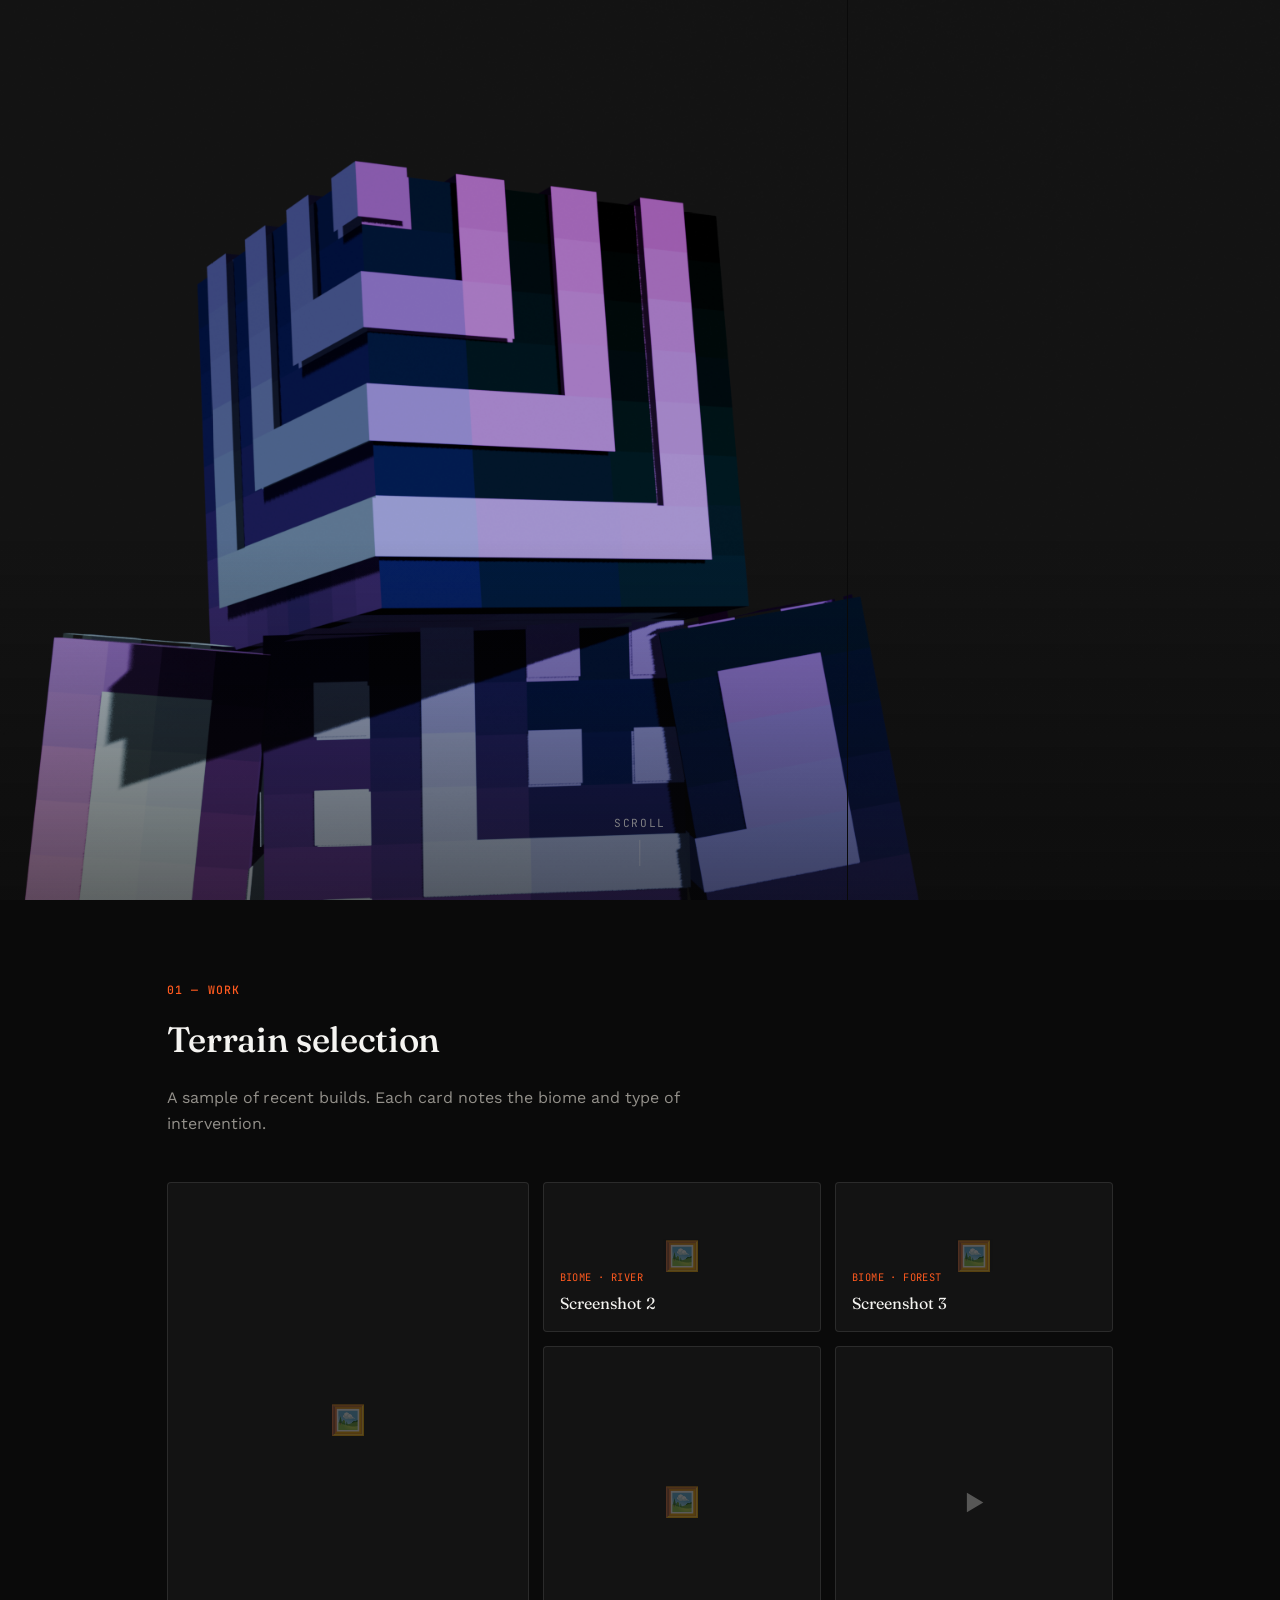
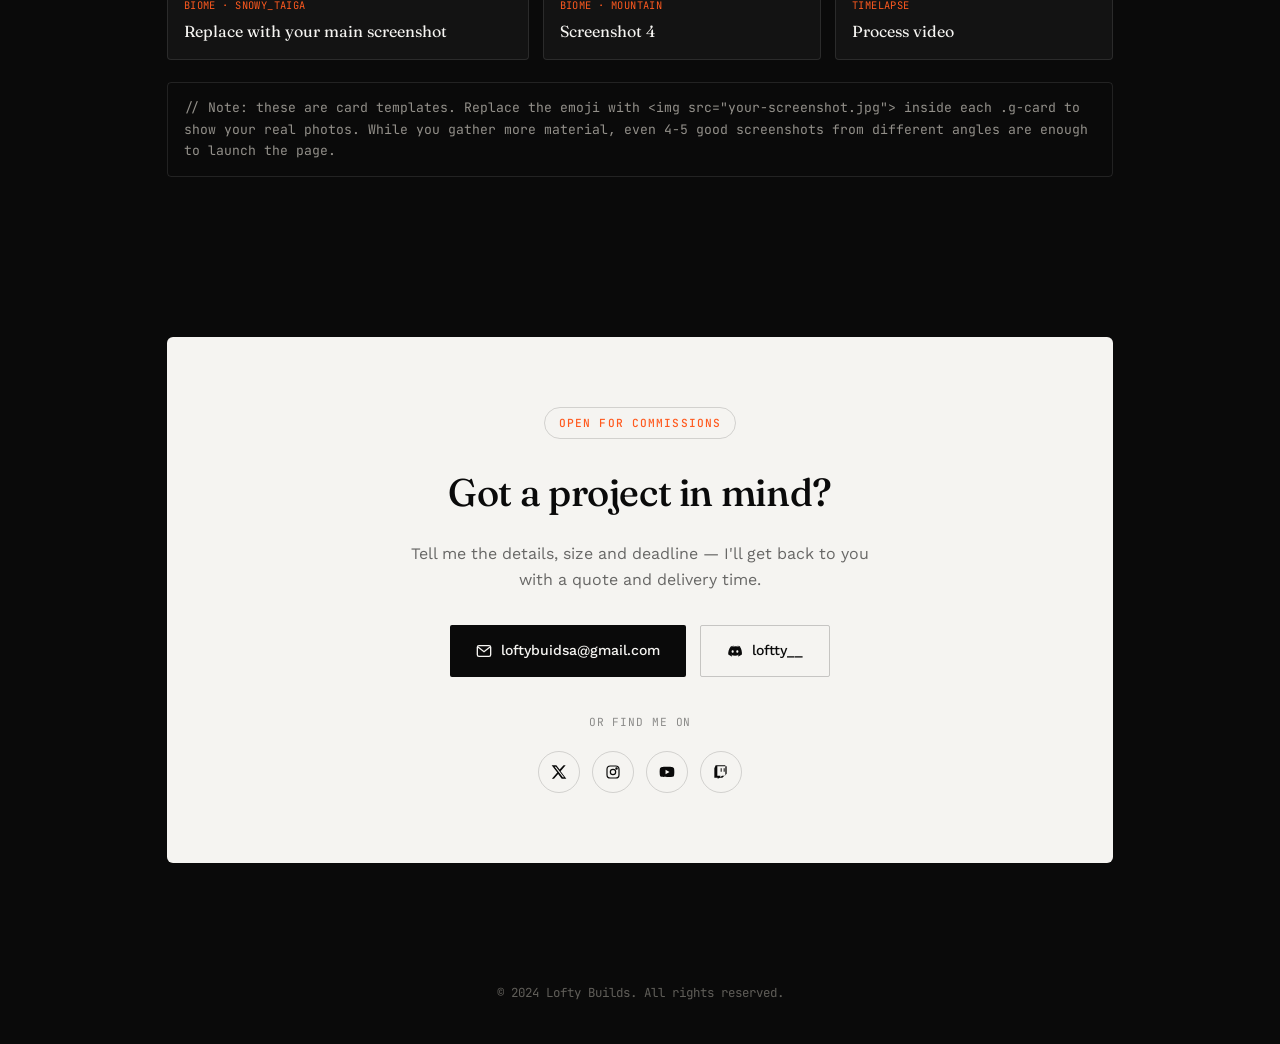
==== index.html @ 932dae82 "Add files via upload" ====
<!DOCTYPE html>
<html lang="en">
<head>
<meta charset="UTF-8">
<meta name="viewport" content="width=device-width, initial-scale=1.0">
<title>Landscaping Builder Portfolio</title>
<link rel="preconnect" href="https://fonts.googleapis.com">
<link rel="preconnect" href="https://fonts.gstatic.com" crossorigin>
<link href="https://fonts.googleapis.com/css2?family=Fraunces:opsz,wght@9..144,400;9..144,500;9..144,600;9..144,700&family=Work+Sans:wght@400;500;600&family=JetBrains+Mono:wght@400;500&display=swap" rel="stylesheet">
<style>
  :root{
    --black: #0a0a0a;
    --panel: #131313;
    --line: rgba(255,255,255,0.1);
    --white: #f5f4f1;
    --gray: #93908a;
    --gray-dim: #605e59;
    --orange: #ff5a1f;
  }
  *{margin:0;padding:0;box-sizing:border-box;}
  html{scroll-behavior:smooth;}
  body{
    background:var(--black);
    color:var(--white);
    font-family:'Work Sans',sans-serif;
    line-height:1.65;
  }
  h1,h2,h3{font-family:'Fraunces',serif;font-weight:500;letter-spacing:-0.01em;}
  .mono{font-family:'JetBrains Mono',monospace;}
  a{color:inherit;}

  .reveal{opacity:0;transform:translateY(16px);transition:opacity 0.6s ease, transform 0.6s ease;}
  .reveal.in{opacity:1;transform:translateY(0);}

  .intro-overlay{
    position:fixed;inset:0;z-index:100;background:var(--black);overflow:hidden;
    will-change:opacity;
  }
  .intro-overlay img{
    width:100%;height:100%;object-fit:cover;object-position:center 22%;
    display:block;will-change:transform;
  }
  .intro-overlay::after{
    content:"";position:absolute;inset:0;
    background:linear-gradient(to top, rgba(10,10,10,0.55), transparent 40%);
  }
  .intro-hint{
    position:absolute;bottom:34px;left:50%;transform:translateX(-50%);
    font-size:0.7rem;letter-spacing:0.14em;text-transform:uppercase;color:var(--white);
    display:flex;flex-direction:column;align-items:center;gap:8px;opacity:0.85;
  }
  .intro-hint .arrow{width:1px;height:26px;background:rgba(245,244,241,0.5);position:relative;overflow:hidden;}
  .intro-hint .arrow::before{
    content:"";position:absolute;top:-100%;left:0;width:100%;height:100%;background:var(--white);
    animation:hint-drip 1.6s ease-in-out infinite;
  }
  @keyframes hint-drip{0%{top:-100%;}60%{top:100%;}100%{top:100%;}}

  header{
    position:fixed;top:0;left:0;right:0;z-index:50;
    display:flex;justify-content:flex-end;align-items:center;
    padding:26px 6vw;
  }
  nav a{
    margin-left:34px;font-size:0.85rem;font-weight:500;text-decoration:none;color:var(--gray);
    transition:color 0.2s;
  }
  nav a:hover{color:var(--white);}

  section{position:relative;z-index:1;padding:80px 6vw;max-width:1100px;margin:0 auto;}

  /* HERO */
  .hero{
    min-height:100vh;padding-top:120px;
    display:flex;flex-direction:column;justify-content:center;
  }
  .eyebrow{
    font-family:'JetBrains Mono',monospace;font-size:0.75rem;color:var(--orange);
    letter-spacing:0.1em;text-transform:uppercase;margin-bottom:22px;font-weight:500;
  }
  .hero h1{
    font-size:clamp(2.4rem, 4.6vw, 3.8rem);
    line-height:1.1;max-width:14ch;color:var(--white);font-weight:500;
  }
  .hero h1 em{font-style:italic;color:var(--orange);font-weight:500;}
  .hero p{max-width:42ch;margin-top:24px;font-size:1.02rem;color:var(--gray);}
  .hero-cta{display:flex;gap:14px;margin-top:36px;flex-wrap:wrap;}
  .btn{
    display:inline-block;padding:13px 26px;border-radius:2px;
    font-size:0.88rem;font-weight:500;text-decoration:none;
    transition:background 0.2s, color 0.2s, border-color 0.2s;
  }
  .btn-primary{background:var(--white);color:var(--black);}
  .btn-primary:hover{background:var(--orange);color:var(--white);}
  .btn-ghost{border:1px solid var(--line);color:var(--white);}
  .btn-ghost:hover{border-color:var(--orange);color:var(--orange);}
  .btn-primary.on-light{background:var(--black);color:var(--white);}
  .btn-primary.on-light:hover{background:var(--orange);}
  .btn-ghost.on-light{border-color:rgba(10,10,10,0.2);color:var(--black);}
  .btn-ghost.on-light:hover{border-color:var(--orange);color:var(--orange);}

  /* SECTION LABEL */
  .label{
    font-family:'JetBrains Mono',monospace;font-size:0.72rem;color:var(--orange);
    letter-spacing:0.1em;text-transform:uppercase;margin-bottom:12px;font-weight:500;
  }
  .section-title{font-size:clamp(1.6rem,3vw,2.2rem);margin-bottom:16px;}
  .section-intro{max-width:56ch;color:var(--gray);margin-bottom:44px;}

  /* GALLERY */
  .gallery-grid{
    display:grid;
    grid-template-columns:1.3fr 1fr 1fr;
    grid-template-rows:150px 150px 150px;
    gap:14px;
  }
  .g-card{
    position:relative;border-radius:4px;overflow:hidden;
    border:1px solid var(--line);background:var(--panel);
    display:flex;flex-direction:column;justify-content:flex-end;
    transition:border-color 0.2s;
  }
  .g-card:hover{border-color:var(--orange);}
  .g-card .placeholder-icon{
    position:absolute;top:50%;left:50%;transform:translate(-50%,-50%);
    font-size:1.8rem;opacity:0.3;
  }
  .g-card .tag-row{position:relative;padding:14px 16px;}
  .g-card .biome-tag{
    font-family:'JetBrains Mono',monospace;font-size:0.65rem;color:var(--orange);
    letter-spacing:0.04em;
  }
  .g-card .g-title{font-family:'Fraunces',serif;font-size:1rem;margin-top:4px;color:var(--white);}

  .g-featured{grid-column:1;grid-row:1 / span 3;}
  .g-top-a{grid-column:2;grid-row:1;}
  .g-top-b{grid-column:3;grid-row:1;}
  .g-tall-a{grid-column:2;grid-row:2 / span 2;}
  .g-tall-b{grid-column:3;grid-row:2 / span 2;}

  .gallery-note{
    margin-top:22px;font-size:0.82rem;color:var(--gray);
    font-family:'JetBrains Mono',monospace;padding:14px 16px;
    border:1px solid var(--line);border-radius:4px;
  }

  /* CONTACT */
  .contact-wrap{
    background:var(--white);color:var(--black);
    border-radius:6px;padding:70px 6vw;text-align:center;
  }
  .contact-marker{
    display:inline-block;font-size:0.7rem;color:var(--orange);
    letter-spacing:0.1em;text-transform:uppercase;font-weight:500;
    padding:6px 14px;border:1px solid rgba(10,10,10,0.15);border-radius:20px;
    margin-bottom:22px;
  }
  .contact-wrap h2{font-size:clamp(1.7rem,3.6vw,2.4rem);margin-bottom:16px;color:var(--black);}
  .contact-wrap p{color:rgba(10,10,10,0.6);max-width:48ch;margin:0 auto 32px;}
  .contact-links{display:flex;gap:14px;justify-content:center;flex-wrap:wrap;margin-bottom:36px;}
  .btn-icon{display:inline-flex;align-items:center;gap:9px;}
  .btn-icon svg{flex-shrink:0;}

  .social-divider{
    font-size:0.7rem;color:rgba(10,10,10,0.45);font-family:'JetBrains Mono',monospace;
    letter-spacing:0.08em;text-transform:uppercase;margin-bottom:20px;
  }
  .social-row{display:flex;gap:12px;justify-content:center;flex-wrap:wrap;}
  .social-icon{
    width:42px;height:42px;border-radius:50%;
    display:flex;align-items:center;justify-content:center;
    border:1px solid rgba(10,10,10,0.15);color:var(--black);
    transition:border-color 0.2s, color 0.2s;
  }
  .social-icon:hover{border-color:var(--orange);color:var(--orange);}

  footer{
    text-align:center;padding:40px 6vw;color:var(--gray-dim);font-size:0.78rem;
    font-family:'JetBrains Mono',monospace;
  }

  @media (max-width:820px){
    .hero{grid-template-columns:1fr;text-align:left;}
    .hero-photo{width:120px;height:120px;}
    .gallery-grid{grid-template-columns:1fr 1fr;grid-template-rows:auto;}
    .g-featured{grid-column:1 / span 2;grid-row:auto;aspect-ratio:16/9;}
    .g-top-a,.g-top-b,.g-tall-a,.g-tall-b{grid-column:span 1;grid-row:auto;aspect-ratio:1;}
    nav{display:none;}
  }
  @media (prefers-reduced-motion: reduce){
    html{scroll-behavior:auto;}
    *{transition:none !important;}
    .reveal{opacity:1;transform:none;}
  }
</style>
</head>
<body>

<div class="intro-overlay" id="introOverlay">
  <img src="profile.png" alt="Builder profile render">
  <div class="intro-hint mono">
    <span>Scroll</span>
    <div class="arrow"></div>
  </div>
</div>

<header>
  <nav>
    <a href="#work">Work</a>
    <a href="#contact">Contact</a>
  </nav>
</header>

<section class="hero">
  <div>
    <div class="eyebrow reveal">Builder · Landscaping & Terrain</div>
    <h1 class="reveal">I turn flat terrain into <em>biomes</em> that feel alive.</h1>
    <p class="reveal">I design and build natural landscapes for Minecraft servers: terraforming, biomes, rivers, organic spawns and world atmosphere. No templates — every terrain reads like it's always been there.</p>
    <div class="hero-cta reveal">
      <a href="#work" class="btn btn-primary">See work</a>
      <a href="#contact" class="btn btn-ghost">Get a quote</a>
    </div>
  </div>
</section>

<section id="work">
  <div class="label reveal">01 — Work</div>
  <h2 class="section-title reveal">Terrain selection</h2>
  <p class="section-intro reveal">A sample of recent builds. Each card notes the biome and type of intervention.</p>

  <div class="gallery-grid">
    <div class="g-card g-featured reveal">
      <div class="placeholder-icon">🖼️</div>
      <div class="tag-row">
        <div class="biome-tag">BIOME · SNOWY_TAIGA</div>
        <div class="g-title">Replace with your main screenshot</div>
      </div>
    </div>
    <div class="g-card g-top-a reveal">
      <div class="placeholder-icon">🖼️</div>
      <div class="tag-row">
        <div class="biome-tag">BIOME · RIVER</div>
        <div class="g-title">Screenshot 2</div>
      </div>
    </div>
    <div class="g-card g-top-b reveal">
      <div class="placeholder-icon">🖼️</div>
      <div class="tag-row">
        <div class="biome-tag">BIOME · FOREST</div>
        <div class="g-title">Screenshot 3</div>
      </div>
    </div>
    <div class="g-card g-tall-a reveal">
      <div class="placeholder-icon">🖼️</div>
      <div class="tag-row">
        <div class="biome-tag">BIOME · MOUNTAIN</div>
        <div class="g-title">Screenshot 4</div>
      </div>
    </div>
    <div class="g-card g-tall-b reveal">
      <div class="placeholder-icon">▶️</div>
      <div class="tag-row">
        <div class="biome-tag">TIMELAPSE</div>
        <div class="g-title">Process video</div>
      </div>
    </div>
  </div>

  <div class="gallery-note reveal">
    // Note: these are card templates. Replace the emoji with &lt;img src="your-screenshot.jpg"&gt; inside each .g-card to show your real photos. While you gather more material, even 4-5 good screenshots from different angles are enough to launch the page.
  </div>
</section>

<section id="contact">
  <div class="contact-wrap reveal">
    <div class="contact-marker mono">Open for commissions</div>
    <h2>Got a project in mind?</h2>
    <p>Tell me the details, size and deadline — I'll get back to you with a quote and delivery time.</p>
    <div class="contact-links">
      <a href="mailto:loftybuidsa@gmail.com" class="btn btn-primary on-light btn-icon">
        <svg width="16" height="16" viewBox="0 0 24 24" fill="none" stroke="currentColor" stroke-width="2"><path d="M2 6.5A2.5 2.5 0 0 1 4.5 4h15A2.5 2.5 0 0 1 22 6.5v11a2.5 2.5 0 0 1-2.5 2.5h-15A2.5 2.5 0 0 1 2 17.5v-11Z"/><path d="m3 6 9 7 9-7"/></svg>
        loftybuidsa@gmail.com
      </a>
      <a href="https://discord.com/users/loftty__" class="btn btn-ghost on-light btn-icon">
        <svg width="16" height="16" viewBox="0 0 24 24" fill="currentColor"><path d="M20.3 5.1A17.6 17.6 0 0 0 15.9 4l-.2.4a12.9 12.9 0 0 1 3.8 1.9 15.6 15.6 0 0 0-13 0A12.7 12.7 0 0 1 10.3 4.4L10.1 4a17.6 17.6 0 0 0-4.4 1.1C2.4 9.3 1.6 13.4 1.9 17.4a17.6 17.6 0 0 0 5.4 2.8l.7-1.2a11.5 11.5 0 0 1-1.8-.9c.15-.1.3-.2.44-.32a12.4 12.4 0 0 0 11 0c.15.1.3.22.44.32-.57.35-1.17.65-1.8.9l.7 1.2a17.5 17.5 0 0 0 5.4-2.8c.4-4.7-.8-8.8-3.14-12.3ZM8.5 14.6c-.9 0-1.6-.85-1.6-1.9s.7-1.9 1.6-1.9 1.6.86 1.6 1.9-.7 1.9-1.6 1.9Zm7 0c-.9 0-1.6-.85-1.6-1.9s.7-1.9 1.6-1.9 1.6.86 1.6 1.9-.7 1.9-1.6 1.9Z"/></svg>
        loftty__
      </a>
    </div>

    <div class="social-divider">or find me on</div>
    <div class="social-row">
      <a href="https://twitter.com/yourhandle" class="social-icon" title="X / Twitter" aria-label="X / Twitter">
        <svg width="16" height="16" viewBox="0 0 24 24" fill="currentColor"><path d="M18.9 2H22l-7.6 8.7L23 22h-6.9l-5.4-7-6.2 7H1.3l8.1-9.3L1 2h7l4.9 6.4L18.9 2Zm-1.2 18h1.9L7.4 4h-2l12.3 16Z"/></svg>
      </a>
      <a href="https://instagram.com/yourhandle" class="social-icon" title="Instagram" aria-label="Instagram">
        <svg width="16" height="16" viewBox="0 0 24 24" fill="none" stroke="currentColor" stroke-width="1.8"><rect x="3" y="3" width="18" height="18" rx="5"/><circle cx="12" cy="12" r="4"/><circle cx="17.3" cy="6.7" r="1"/></svg>
      </a>
      <a href="https://youtube.com/@yourhandle" class="social-icon" title="YouTube" aria-label="YouTube">
        <svg width="16" height="16" viewBox="0 0 24 24" fill="currentColor"><path d="M23 12s0-3.5-.45-5.2a3 3 0 0 0-2.1-2.1C18.7 4.2 12 4.2 12 4.2s-6.7 0-8.45.5a3 3 0 0 0-2.1 2.1C1 8.5 1 12 1 12s0 3.5.45 5.2a3 3 0 0 0 2.1 2.1c1.75.5 8.45.5 8.45.5s6.7 0 8.45-.5a3 3 0 0 0 2.1-2.1C23 15.5 23 12 23 12ZM9.8 15.3V8.7l6 3.3-6 3.3Z"/></svg>
      </a>
      <a href="https://twitch.tv/yourhandle" class="social-icon" title="Twitch" aria-label="Twitch">
        <svg width="16" height="16" viewBox="0 0 24 24" fill="currentColor"><path d="M4 2 2 6.5v14h5V22l3.5-1.5H14l4.5-4.5V2H4Zm16.5 12.5-3 3h-4l-2.5 2.5v-2.5H6.5v-14h14v11Zm-3-8h-1.5v5H17.5v-5Zm-4.5 0h-1.5v5H13v-5Z"/></svg>
      </a>
    </div>
  </div>
</section>

<footer>
  &copy; 2024 Lofty Builds. All rights reserved.
</footer>

<script>
  const revealEls = document.querySelectorAll('.reveal');
  const io = new IntersectionObserver((entries) => {
    entries.forEach(e => { if(e.isIntersecting){ e.target.classList.add('in'); io.unobserve(e.target); } });
  }, {threshold:0.15});
  revealEls.forEach(el => io.observe(el));

  // fullscreen photo intro: fades and zooms out as the user scrolls
  const introOverlay = document.getElementById('introOverlay');
  const introImg = introOverlay.querySelector('img');
  const fadeDistance = () => window.innerHeight * 0.9;

  function updateIntro(){
    const progress = Math.min(Math.max(window.scrollY / fadeDistance(), 0), 1);
    introOverlay.style.opacity = 1 - progress;
    introImg.style.transform = `scale(${1 + progress * 0.18})`;
    introOverlay.style.pointerEvents = progress >= 1 ? 'none' : 'auto';
  }
  updateIntro();
  window.addEventListener('scroll', updateIntro, {passive:true});
  window.addEventListener('resize', updateIntro);
</script>

</body>
</html>
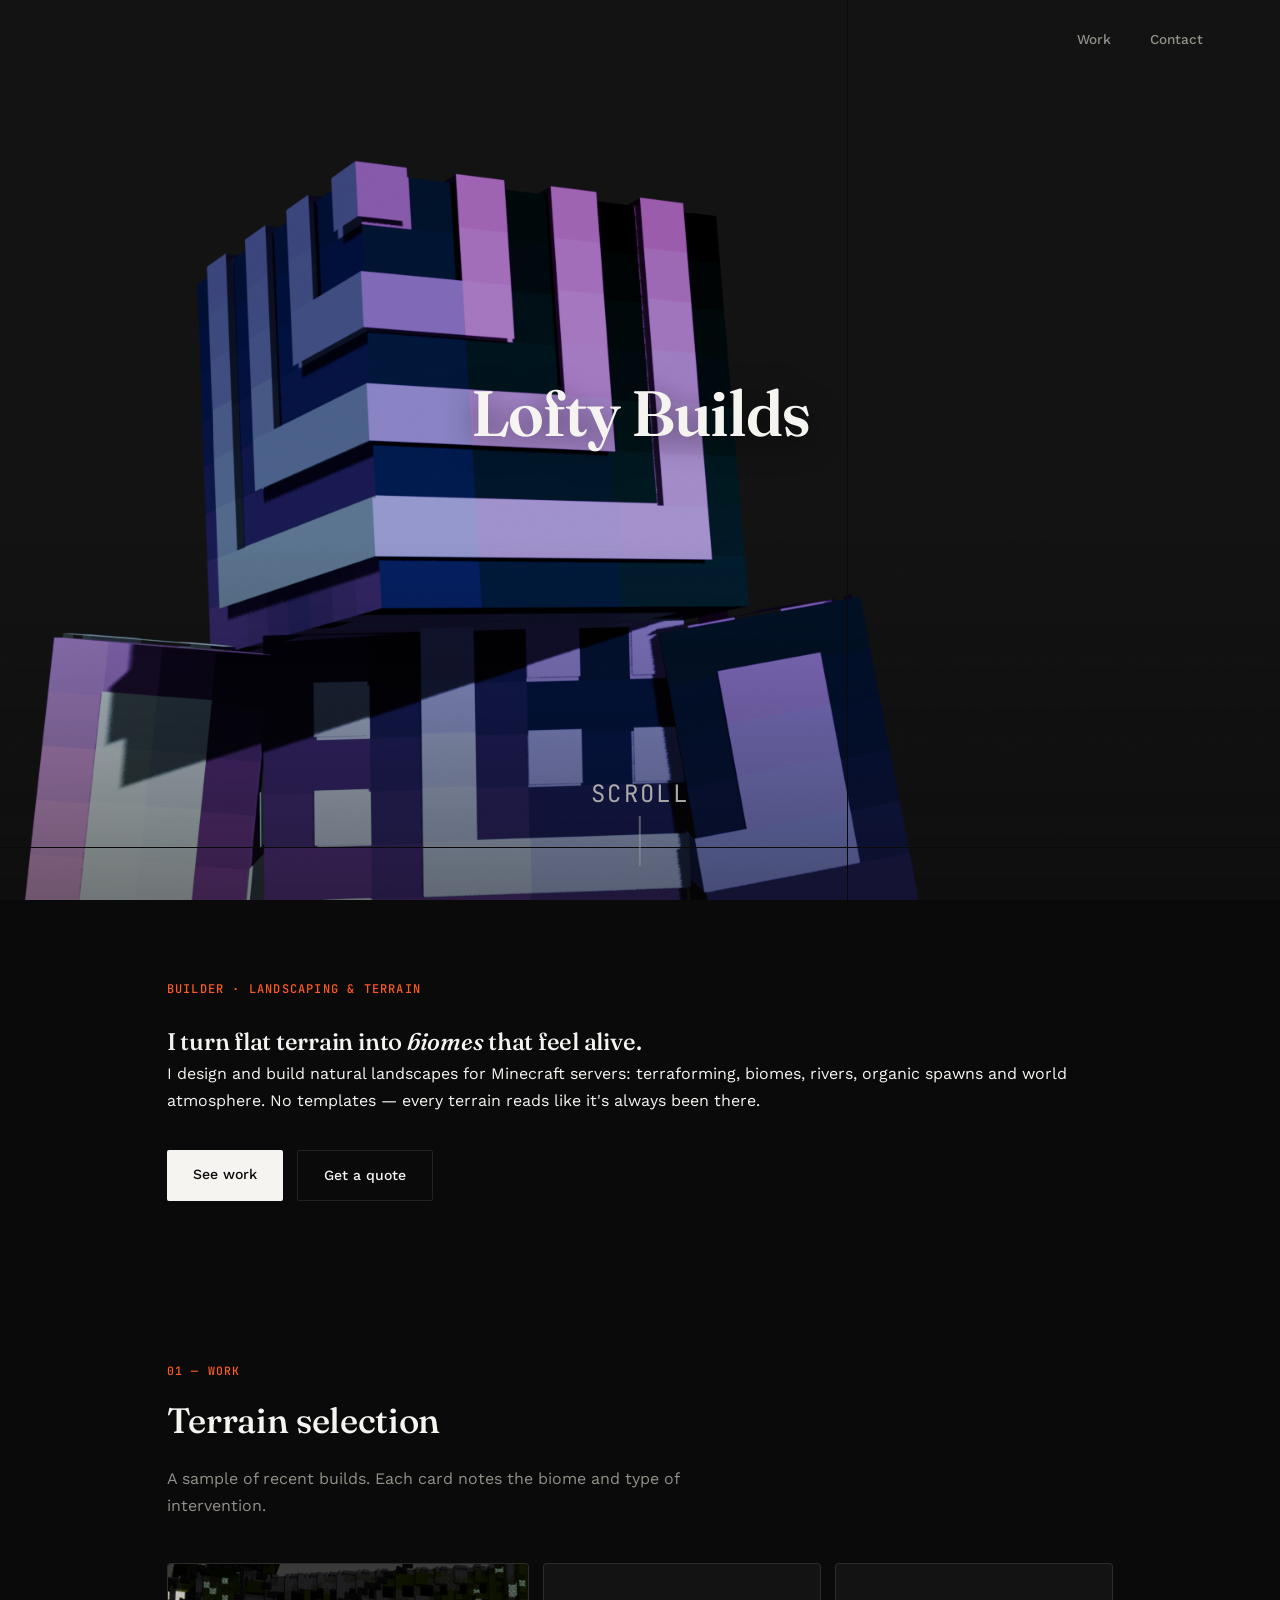
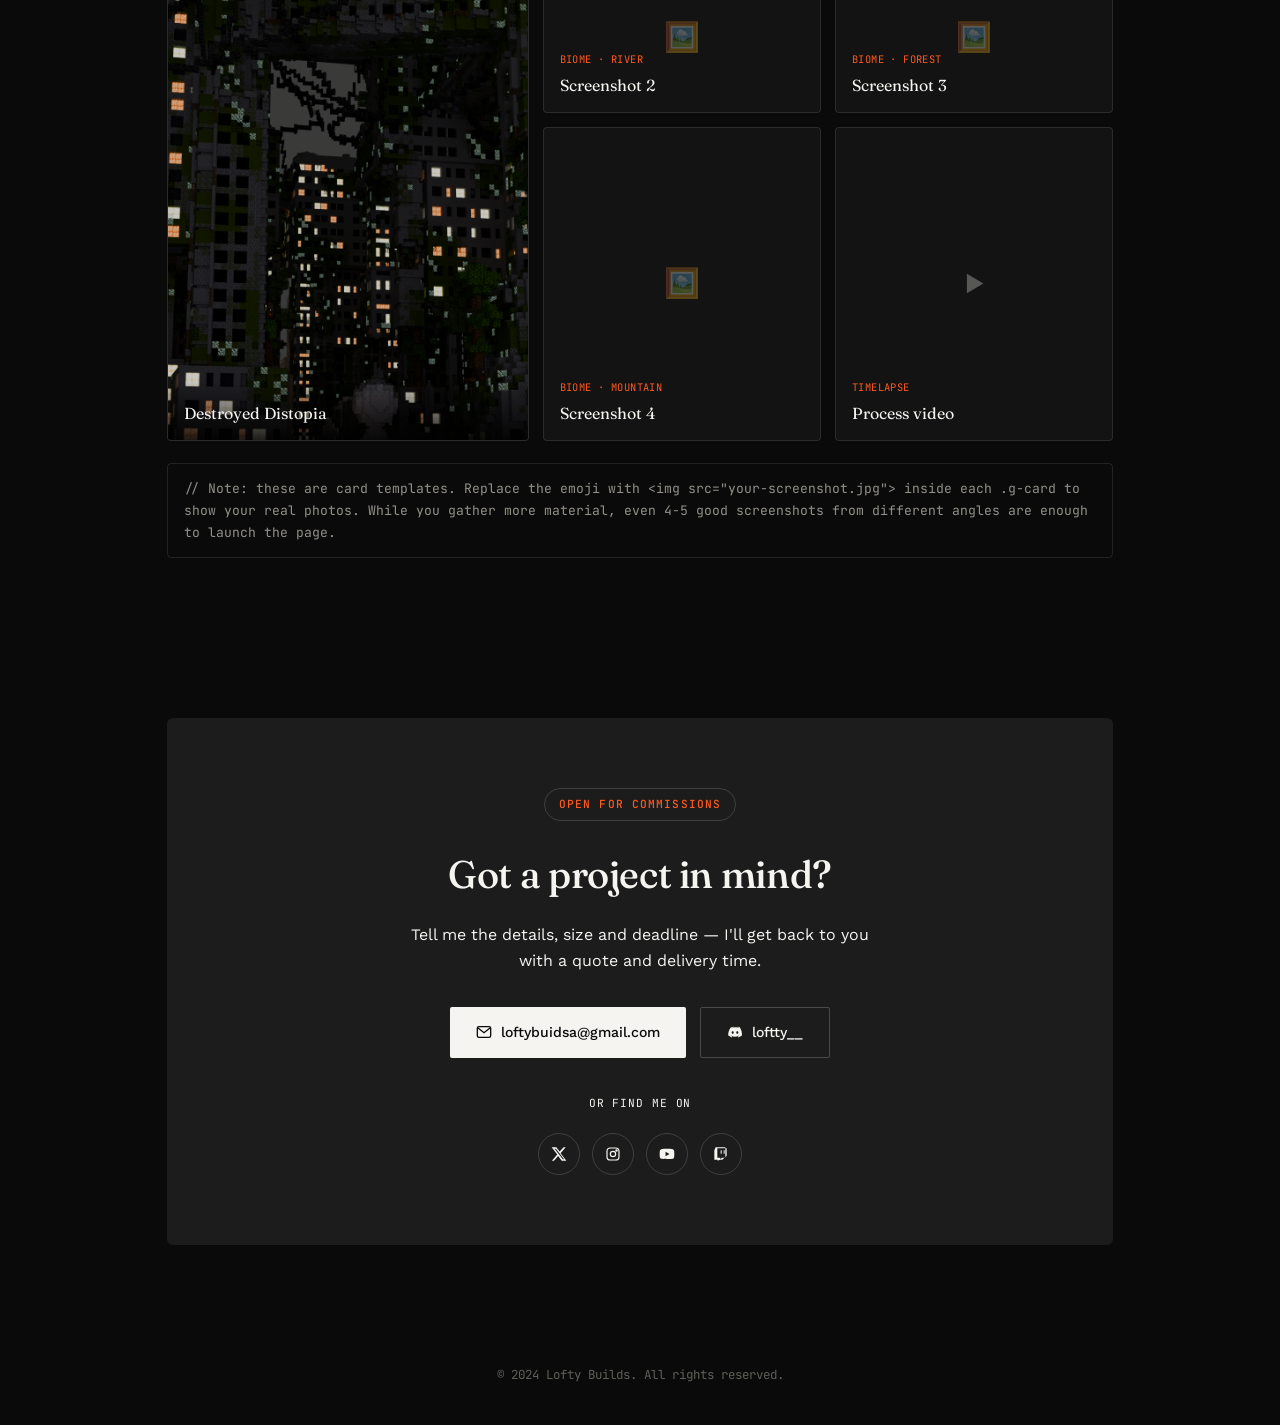
==== commit 5631c255: "Add files via upload" ====
--- a/index.html
+++ b/index.html
@@ -1,8 +1,8 @@
 <!DOCTYPE html>
 <html lang="en">
 <head>
-<meta charset="UTF-8">
-<meta name="viewport" content="width=device-width, initial-scale=1.0">
+<meta charset="utf-8" />
+<meta name="viewport" content="width=device-width, initial-scale=1" />
 <title>Landscaping Builder Portfolio</title>
 <link rel="preconnect" href="https://fonts.googleapis.com">
 <link rel="preconnect" href="https://fonts.gstatic.com" crossorigin>
@@ -17,24 +17,39 @@
     --gray-dim: #605e59;
     --orange: #ff5a1f;
   }
+
+  /* VARIABLES PARA MODO OSCURO TRAS LA ANIMACIÓN */
+  html.light-mode {
+    --bg-root: #121212; /* Fondo gris oscuro profundo */
+    --text-root: #f5f4f1; /* Texto principal claro */
+    --panel-root: #1c1c1c; /* Tarjetas gris carbón */
+    --line-root: rgba(255,255,255,0.12); /* Líneas sutiles claras */
+    --muted-root: #b0aea9; /* Gris claro de alta legibilidad para párrafos */
+  }
+
   *{margin:0;padding:0;box-sizing:border-box;}
   html{scroll-behavior:smooth;}
   body{
-    background:var(--black);
-    color:var(--white);
+    background:var(--bg-root, var(--black));
+    color:var(--text-root, var(--white));
     font-family:'Work Sans',sans-serif;
     line-height:1.65;
+    transition: background 0.3s ease, color 0.3s ease;
   }
   h1,h2,h3{font-family:'Fraunces',serif;font-weight:500;letter-spacing:-0.01em;}
   .mono{font-family:'JetBrains Mono',monospace;}
   a{color:inherit;}
 
-  .reveal{opacity:0;transform:translateY(16px);transition:opacity 0.6s ease, transform 0.6s ease;}
+  .reveal{opacity:0;transform:translateY(16px);transition:opacity 0.4s ease, transform 0.4s ease;}
   .reveal.in{opacity:1;transform:translateY(0);}
 
+  /* intro overlay */
   .intro-overlay{
-    position:fixed;inset:0;z-index:100;background:var(--black);overflow:hidden;
-    will-change:opacity;
+    position:fixed;inset:0;
+    z-index:0;
+    background:var(--black);overflow:hidden;
+    will-change:opacity, transform;
+    pointer-events:auto;
   }
   .intro-overlay img{
     width:100%;height:100%;object-fit:cover;object-position:center 22%;
@@ -42,19 +57,45 @@
   }
   .intro-overlay::after{
     content:"";position:absolute;inset:0;
-    background:linear-gradient(to top, rgba(10,10,10,0.55), transparent 40%);
+    background:linear-gradient(to top, rgba(10,10,10,0.45), transparent 40%);
   }
   .intro-hint{
     position:absolute;bottom:34px;left:50%;transform:translateX(-50%);
-    font-size:0.7rem;letter-spacing:0.14em;text-transform:uppercase;color:var(--white);
-    display:flex;flex-direction:column;align-items:center;gap:8px;opacity:0.85;
-  }
-  .intro-hint .arrow{width:1px;height:26px;background:rgba(245,244,241,0.5);position:relative;overflow:hidden;}
+    font-size:1.5rem;letter-spacing:0.1em;text-transform:uppercase;color:var(--white);
+    display:flex;flex-direction:column;align-items:center;gap:2px;opacity:0.7;
+  }
+  .intro-hint .arrow{width:2px;height:50px;background:rgba(245,244,241,0.5);position:relative;overflow:hidden;}
   .intro-hint .arrow::before{
     content:"";position:absolute;top:-100%;left:0;width:100%;height:100%;background:var(--white);
-    animation:hint-drip 1.6s ease-in-out infinite;
+    animation:hint-drip 1s ease-in-out infinite;
   }
   @keyframes hint-drip{0%{top:-100%;}60%{top:100%;}100%{top:100%;}}
+
+  /* pane gris oscuro de transición */
+  .white-pane{
+    position:fixed;inset:0;z-index:1;background:#121212;opacity:0;pointer-events:none;
+    transition:opacity 0.25s ease;
+  }
+
+  /* Intro title */
+  .intro-title{
+    position:fixed;
+    top:40vh;
+    left:50%;
+    transform:translate(-50%, 0);
+    z-index:3;
+    font-family: 'Fraunces', serif;
+    font-weight:600;
+    font-size:clamp(2rem, 6vw, 4rem);
+    color:var(--white);
+    text-align:center;
+    pointer-events:none;
+    letter-spacing:-0.02em;
+    transition:opacity 0.2s ease, transform 0.2s ease, color 0.2s ease;
+    text-shadow: 0 6px 30px rgba(0,0,0,0.6);
+    will-change:opacity, transform;
+  }
+  html.light-mode .intro-title { color:var(--text-root, var(--white)); text-shadow: none; }
 
   header{
     position:fixed;top:0;left:0;right:0;z-index:50;
@@ -65,9 +106,10 @@
     margin-left:34px;font-size:0.85rem;font-weight:500;text-decoration:none;color:var(--gray);
     transition:color 0.2s;
   }
-  nav a:hover{color:var(--white);}
-
-  section{position:relative;z-index:1;padding:80px 6vw;max-width:1100px;margin:0 auto;}
+  nav a:hover{color:var(--text-root, var(--white));}
+
+  section{position:relative;z-index:2;padding:80px 6vw;max-width:1100px;margin:0 auto;}
+  footer{position:relative;z-index:2;}
 
   /* HERO */
   .hero{
@@ -80,10 +122,19 @@
   }
   .hero h1{
     font-size:clamp(2.4rem, 4.6vw, 3.8rem);
-    line-height:1.1;max-width:14ch;color:var(--white);font-weight:500;
+    line-height:1.1;max-width:14ch;color:var(--text-root, var(--white));font-weight:500;
   }
   .hero h1 em{font-style:italic;color:var(--orange);font-weight:500;}
-  .hero p{max-width:42ch;margin-top:24px;font-size:1.02rem;color:var(--gray);}
+
+  /* Estilo del párrafo principal */
+  .hero p{
+    max-width:42ch;
+    margin-top:24px;
+    font-size:1.02rem;
+    color:var(--muted-root, var(--gray));
+    transition:color 0.3s ease;
+  }
+
   .hero-cta{display:flex;gap:14px;margin-top:36px;flex-wrap:wrap;}
   .btn{
     display:inline-block;padding:13px 26px;border-radius:2px;
@@ -94,18 +145,14 @@
   .btn-primary:hover{background:var(--orange);color:var(--white);}
   .btn-ghost{border:1px solid var(--line);color:var(--white);}
   .btn-ghost:hover{border-color:var(--orange);color:var(--orange);}
-  .btn-primary.on-light{background:var(--black);color:var(--white);}
-  .btn-primary.on-light:hover{background:var(--orange);}
-  .btn-ghost.on-light{border-color:rgba(10,10,10,0.2);color:var(--black);}
-  .btn-ghost.on-light:hover{border-color:var(--orange);color:var(--orange);}
 
   /* SECTION LABEL */
   .label{
     font-family:'JetBrains Mono',monospace;font-size:0.72rem;color:var(--orange);
     letter-spacing:0.1em;text-transform:uppercase;margin-bottom:12px;font-weight:500;
   }
-  .section-title{font-size:clamp(1.6rem,3vw,2.2rem);margin-bottom:16px;}
-  .section-intro{max-width:56ch;color:var(--gray);margin-bottom:44px;}
+  .section-title{font-size:clamp(1.6rem,3vw,2.2rem);margin-bottom:16px;color:var(--text-root, var(--white));}
+  .section-intro{max-width:56ch;color:var(--muted-root, var(--gray));margin-bottom:44px;}
 
   /* GALLERY */
   .gallery-grid{
@@ -118,7 +165,7 @@
     position:relative;border-radius:4px;overflow:hidden;
     border:1px solid var(--line);background:var(--panel);
     display:flex;flex-direction:column;justify-content:flex-end;
-    transition:border-color 0.2s;
+    transition:border-color 0.2s, background 0.2s;
   }
   .g-card:hover{border-color:var(--orange);}
   .g-card .placeholder-icon{
@@ -130,7 +177,7 @@
     font-family:'JetBrains Mono',monospace;font-size:0.65rem;color:var(--orange);
     letter-spacing:0.04em;
   }
-  .g-card .g-title{font-family:'Fraunces',serif;font-size:1rem;margin-top:4px;color:var(--white);}
+  .g-card .g-title{font-family:'Fraunces',serif;font-size:1rem;margin-top:4px;color:var(--text-root, var(--white));}
 
   .g-featured{grid-column:1;grid-row:1 / span 3;}
   .g-top-a{grid-column:2;grid-row:1;}
@@ -139,37 +186,43 @@
   .g-tall-b{grid-column:3;grid-row:2 / span 2;}
 
   .gallery-note{
-    margin-top:22px;font-size:0.82rem;color:var(--gray);
+    margin-top:22px;font-size:0.82rem;color:var(--muted-root, var(--gray));
     font-family:'JetBrains Mono',monospace;padding:14px 16px;
     border:1px solid var(--line);border-radius:4px;
   }
 
-  /* CONTACT */
+  /* CONTACT (Caja contenedora contrastada en gris más claro) */
   .contact-wrap{
-    background:var(--white);color:var(--black);
+    background:#1c1c1c;color:var(--white);
+    border: 1px solid var(--line-root);
     border-radius:6px;padding:70px 6vw;text-align:center;
   }
   .contact-marker{
     display:inline-block;font-size:0.7rem;color:var(--orange);
     letter-spacing:0.1em;text-transform:uppercase;font-weight:500;
-    padding:6px 14px;border:1px solid rgba(10,10,10,0.15);border-radius:20px;
+    padding:6px 14px;border:1px solid rgba(255,255,255,0.15);border-radius:20px;
     margin-bottom:22px;
   }
-  .contact-wrap h2{font-size:clamp(1.7rem,3.6vw,2.4rem);margin-bottom:16px;color:var(--black);}
-  .contact-wrap p{color:rgba(10,10,10,0.6);max-width:48ch;margin:0 auto 32px;}
+  .contact-wrap h2{font-size:clamp(1.7rem,3.6vw,2.4rem);margin-bottom:16px;color:var(--white);}
+  .contact-wrap p{color:var(--muted-root);max-width:48ch;margin:0 auto 32px;}
   .contact-links{display:flex;gap:14px;justify-content:center;flex-wrap:wrap;margin-bottom:36px;}
   .btn-icon{display:inline-flex;align-items:center;gap:9px;}
   .btn-icon svg{flex-shrink:0;}
 
+  .btn-primary.on-dark{background:var(--white);color:var(--black);}
+  .btn-primary.on-dark:hover{background:var(--orange);color:var(--white);}
+  .btn-ghost.on-dark{border-color:rgba(255,255,255,0.2);color:var(--white);}
+  .btn-ghost.on-dark:hover{border-color:var(--orange);color:var(--orange);}
+
   .social-divider{
-    font-size:0.7rem;color:rgba(10,10,10,0.45);font-family:'JetBrains Mono',monospace;
+    font-size:0.7rem;color:var(--muted-root);font-family:'JetBrains Mono',monospace;
     letter-spacing:0.08em;text-transform:uppercase;margin-bottom:20px;
   }
   .social-row{display:flex;gap:12px;justify-content:center;flex-wrap:wrap;}
   .social-icon{
     width:42px;height:42px;border-radius:50%;
     display:flex;align-items:center;justify-content:center;
-    border:1px solid rgba(10,10,10,0.15);color:var(--black);
+    border:1px solid rgba(255,255,255,0.15);color:var(--white);
     transition:border-color 0.2s, color 0.2s;
   }
   .social-icon:hover{border-color:var(--orange);color:var(--orange);}
@@ -179,18 +232,38 @@
     font-family:'JetBrains Mono',monospace;
   }
 
+  /* REGLAS MODO GRIS OSCURO */
+  html.light-mode nav a { color:var(--muted-root); }
+  html.light-mode nav a:hover { color:var(--white); }
+  html.light-mode .hero p { color: #b0aea9; } /* Gris claro elegante para lectura */
+  html.light-mode .section-intro { color: #b0aea9; }
+  html.light-mode .gallery-note { color: var(--muted-root); border-color:var(--line-root); background:transparent; }
+  html.light-mode .g-card { background: var(--panel-root); border-color: var(--line-root); }
+  html.light-mode .g-card .g-title { color: var(--text-root); }
+  html.light-mode .section-title { color: var(--text-root); }
+  html.light-mode .label { color: var(--orange); }
+  html.light-mode footer { color: var(--gray-dim); }
+
+  /* Ajustes de botones en gris oscuro */
+  html.light-mode .hero .btn-primary { background: var(--white); color: var(--black); }
+  html.light-mode .hero .btn-primary:hover { background: var(--orange); color: var(--white); }
+  html.light-mode .hero .btn-ghost { border-color: rgba(255,255,255,0.25); color: var(--white); }
+  html.light-mode .hero .btn-ghost:hover { border-color: var(--orange); color: var(--orange); }
+
   @media (max-width:820px){
     .hero{grid-template-columns:1fr;text-align:left;}
-    .hero-photo{width:120px;height:120px;}
     .gallery-grid{grid-template-columns:1fr 1fr;grid-template-rows:auto;}
     .g-featured{grid-column:1 / span 2;grid-row:auto;aspect-ratio:16/9;}
     .g-top-a,.g-top-b,.g-tall-a,.g-tall-b{grid-column:span 1;grid-row:auto;aspect-ratio:1;}
     nav{display:none;}
+    .intro-title{top:34vh;font-size:clamp(1.6rem, 8vw, 3rem);}
   }
   @media (prefers-reduced-motion: reduce){
     html{scroll-behavior:auto;}
     *{transition:none !important;}
     .reveal{opacity:1;transform:none;}
+    .intro-title{transition:none;opacity:1;transform:none;}
+    .white-pane{transition:none;opacity:1;}
   }
 </style>
 </head>
@@ -203,6 +276,9 @@
     <div class="arrow"></div>
   </div>
 </div>
+
+<div class="white-pane" id="whitePane" aria-hidden="true"></div>
+<div class="intro-title" id="introTitle" aria-hidden="true">Lofty Builds</div>
 
 <header>
   <nav>
@@ -212,6 +288,18 @@
 </header>
 
 <section class="hero">
+  <div>
+    <div class="eyebrow reveal"></div>
+    <h1 class="reveal"><em></em></h1>
+    <p class="reveal"></p>
+    <div class="hero-cta reveal">
+      <a href="#work" class=""></a>
+      <a href="#contact" class=""></a>
+    </div>
+  </div>
+</section>
+
+<section class="header">
   <div>
     <div class="eyebrow reveal">Builder · Landscaping & Terrain</div>
     <h1 class="reveal">I turn flat terrain into <em>biomes</em> that feel alive.</h1>
@@ -227,13 +315,11 @@
   <div class="label reveal">01 — Work</div>
   <h2 class="section-title reveal">Terrain selection</h2>
   <p class="section-intro reveal">A sample of recent builds. Each card notes the biome and type of intervention.</p>
-
-  <div class="gallery-grid">
+<div class="gallery-grid">
     <div class="g-card g-featured reveal">
-      <div class="placeholder-icon">🖼️</div>
-      <div class="tag-row">
-        <div class="biome-tag">BIOME · SNOWY_TAIGA</div>
-        <div class="g-title">Replace with your main screenshot</div>
+      <img src="FoundationComp.jpg" alt="Destroyed Distopia" style="width:100%;height:100%;object-fit:cover;position:absolute;inset:0;">
+      <div class="tag-row" style="position:relative;z-index:2;background:linear-gradient(to top, rgba(0,0,0,0.85), transparent);">
+        <div class="g-title">Destroyed Distopia</div>
       </div>
     </div>
     <div class="g-card g-top-a reveal">
@@ -277,11 +363,11 @@
     <h2>Got a project in mind?</h2>
     <p>Tell me the details, size and deadline — I'll get back to you with a quote and delivery time.</p>
     <div class="contact-links">
-      <a href="mailto:loftybuidsa@gmail.com" class="btn btn-primary on-light btn-icon">
+      <a href="mailto:loftybuidsa@gmail.com" class="btn btn-primary on-dark btn-icon">
         <svg width="16" height="16" viewBox="0 0 24 24" fill="none" stroke="currentColor" stroke-width="2"><path d="M2 6.5A2.5 2.5 0 0 1 4.5 4h15A2.5 2.5 0 0 1 22 6.5v11a2.5 2.5 0 0 1-2.5 2.5h-15A2.5 2.5 0 0 1 2 17.5v-11Z"/><path d="m3 6 9 7 9-7"/></svg>
         loftybuidsa@gmail.com
       </a>
-      <a href="https://discord.com/users/loftty__" class="btn btn-ghost on-light btn-icon">
+      <a href="https://discord.com/users/loftty__" class="btn btn-ghost on-dark btn-icon">
         <svg width="16" height="16" viewBox="0 0 24 24" fill="currentColor"><path d="M20.3 5.1A17.6 17.6 0 0 0 15.9 4l-.2.4a12.9 12.9 0 0 1 3.8 1.9 15.6 15.6 0 0 0-13 0A12.7 12.7 0 0 1 10.3 4.4L10.1 4a17.6 17.6 0 0 0-4.4 1.1C2.4 9.3 1.6 13.4 1.9 17.4a17.6 17.6 0 0 0 5.4 2.8l.7-1.2a11.5 11.5 0 0 1-1.8-.9c.15-.1.3-.2.44-.32a12.4 12.4 0 0 0 11 0c.15.1.3.22.44.32-.57.35-1.17.65-1.8.9l.7 1.2a17.5 17.5 0 0 0 5.4-2.8c.4-4.7-.8-8.8-3.14-12.3ZM8.5 14.6c-.9 0-1.6-.85-1.6-1.9s.7-1.9 1.6-1.9 1.6.86 1.6 1.9-.7 1.9-1.6 1.9Zm7 0c-.9 0-1.6-.85-1.6-1.9s.7-1.9 1.6-1.9 1.6.86 1.6 1.9-.7 1.9-1.6 1.9Z"/></svg>
         loftty__
       </a>
@@ -316,16 +402,52 @@
   }, {threshold:0.15});
   revealEls.forEach(el => io.observe(el));
 
-  // fullscreen photo intro: fades and zooms out as the user scrolls
   const introOverlay = document.getElementById('introOverlay');
   const introImg = introOverlay.querySelector('img');
-  const fadeDistance = () => window.innerHeight * 0.9;
-
-  function updateIntro(){
-    const progress = Math.min(Math.max(window.scrollY / fadeDistance(), 0), 1);
-    introOverlay.style.opacity = 1 - progress;
+  const introTitle = document.getElementById('introTitle');
+  const whitePane = document.getElementById('whitePane');
+  const heroRevealEls = document.querySelectorAll('.hero .reveal');
+
+  const fadeDistance = () => window.innerHeight * 0.7;
+  const whiteThreshold = 0.35;
+  const revealThreshold = 0.65;
+
+  function clamp(v, a=0, b=1){ return Math.min(Math.max(v,a),b); }
+
+function updateIntro(){
+    const progress = clamp(window.scrollY / fadeDistance(), 0, 1);
+
+    // Smooth fade transition for the scroll hint/arrow
+    const introHint = introOverlay.querySelector('.intro-hint');
+    if (introHint) {
+      introHint.style.transition = 'opacity 0.4s ease'; // Smooth fade duration
+      const arrowFade = clamp(1 - (window.scrollY / 100), 0, 1); // Fades out over the first 100px of scroll
+      introHint.style.opacity = String(arrowFade);
+    }
+
+    introOverlay.style.opacity = String(1 - progress);
     introImg.style.transform = `scale(${1 + progress * 0.18})`;
-    introOverlay.style.pointerEvents = progress >= 1 ? 'none' : 'auto';
+
+    const titleFade = clamp(progress * 1.4, 0, 1);
+    introTitle.style.opacity = String(1 - titleFade);
+    introTitle.style.transform = `translate(-50%, ${-progress * 18}px)`;
+
+    introOverlay.style.pointerEvents = (progress >= 0.5) ? 'none' : 'auto';
+
+    if (progress <= whiteThreshold) {
+      whitePane.style.opacity = '0';
+    } else {
+      const local = clamp((progress - whiteThreshold) / (1 - whiteThreshold));
+      whitePane.style.opacity = String(local);
+    }
+
+    if (progress >= revealThreshold) {
+      document.documentElement.classList.add('light-mode');
+      heroRevealEls.forEach(el => el.classList.add('in'));
+    } else {
+      document.documentElement.classList.remove('light-mode');
+      heroRevealEls.forEach(el => el.classList.remove('in'));
+    }
   }
   updateIntro();
   window.addEventListener('scroll', updateIntro, {passive:true});
@@ -333,4 +455,4 @@
 </script>
 
 </body>
-</html>
+</html>
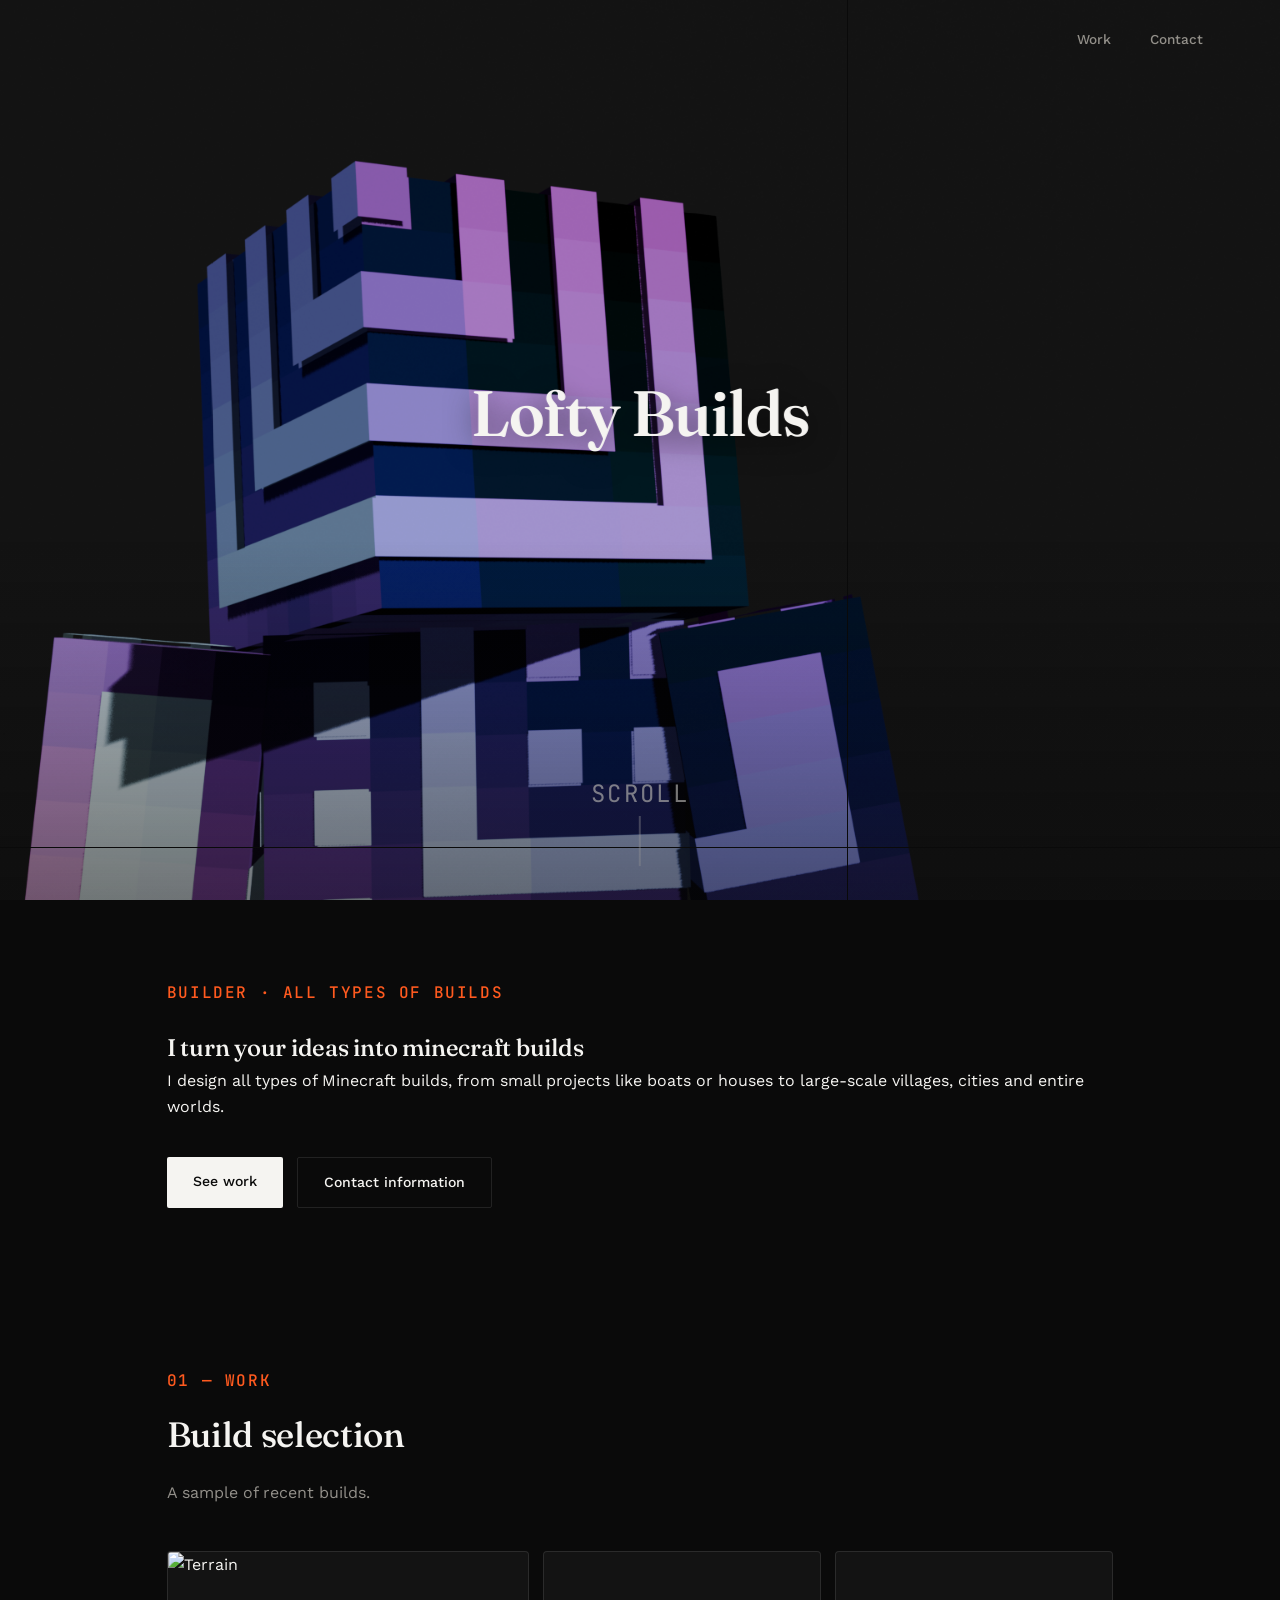
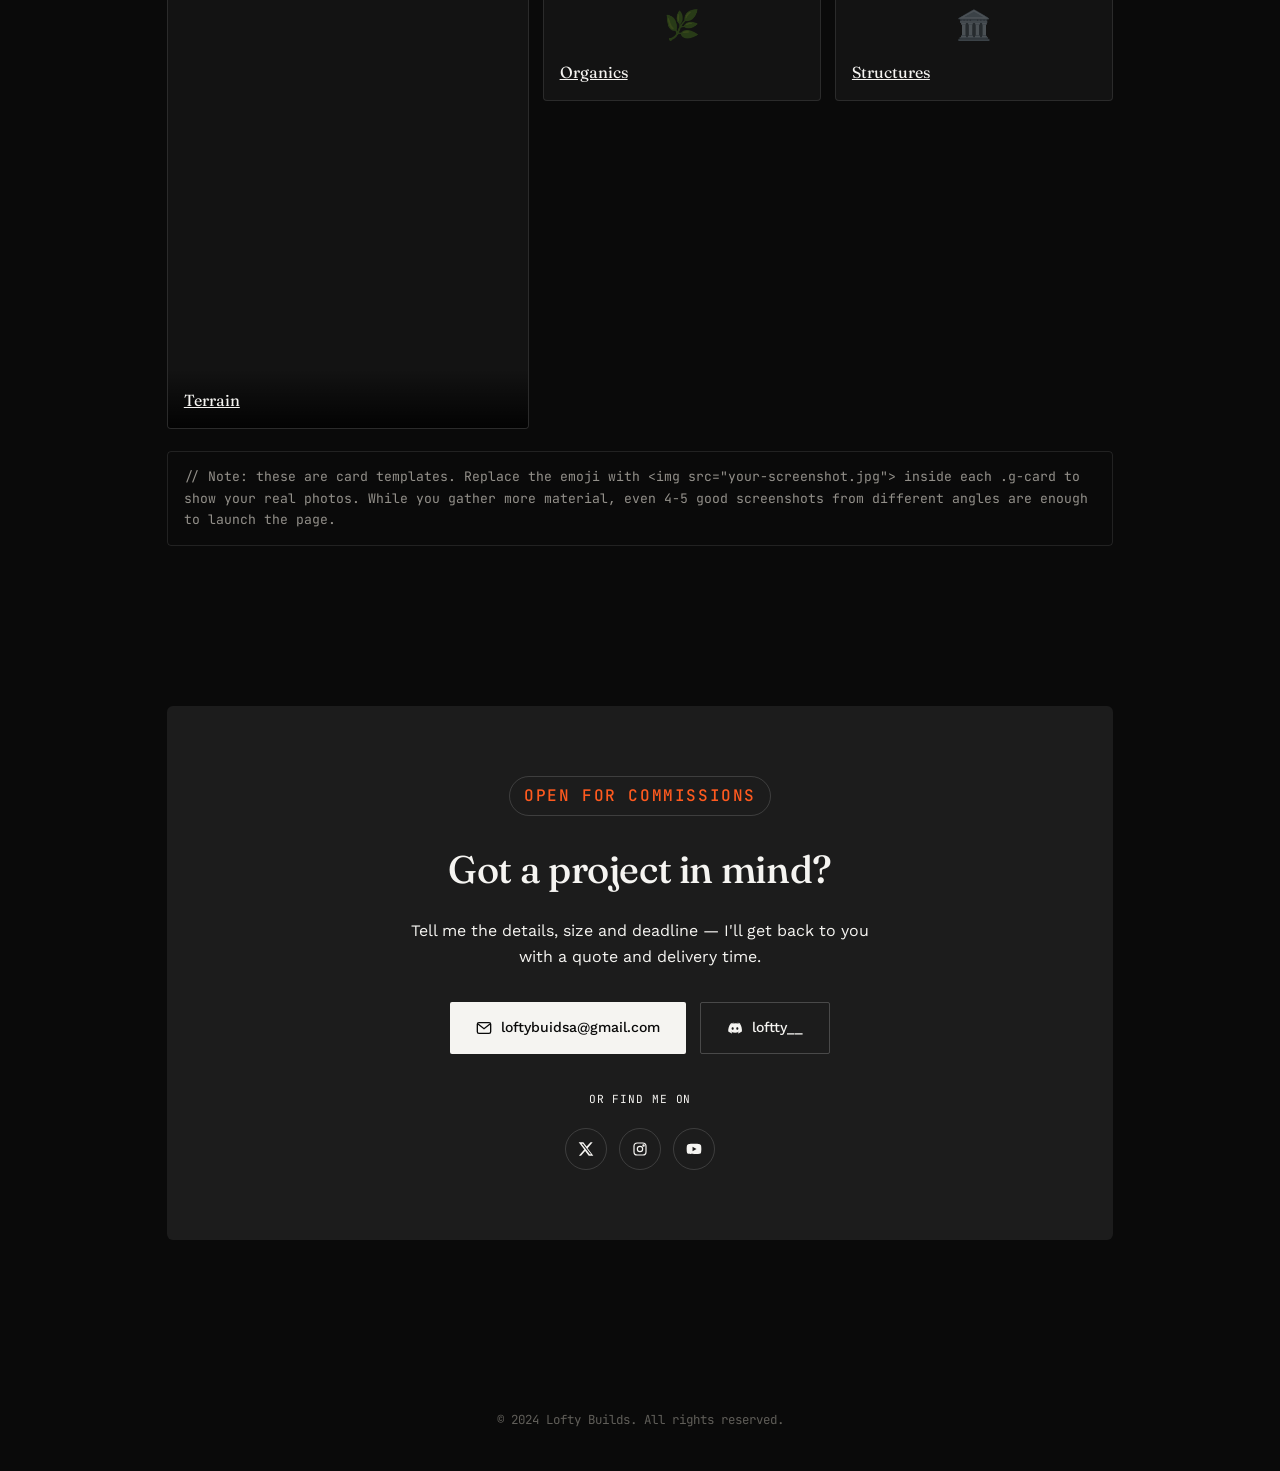
==== commit 436bc86d: "Add files via upload" ====
--- a/index.html
+++ b/index.html
@@ -1,458 +1,140 @@
-<!DOCTYPE html>
-<html lang="en">
-<head>
-<meta charset="utf-8" />
-<meta name="viewport" content="width=device-width, initial-scale=1" />
-<title>Landscaping Builder Portfolio</title>
-<link rel="preconnect" href="https://fonts.googleapis.com">
-<link rel="preconnect" href="https://fonts.gstatic.com" crossorigin>
-<link href="https://fonts.googleapis.com/css2?family=Fraunces:opsz,wght@9..144,400;9..144,500;9..144,600;9..144,700&family=Work+Sans:wght@400;500;600&family=JetBrains+Mono:wght@400;500&display=swap" rel="stylesheet">
-<style>
-  :root{
-    --black: #0a0a0a;
-    --panel: #131313;
-    --line: rgba(255,255,255,0.1);
-    --white: #f5f4f1;
-    --gray: #93908a;
-    --gray-dim: #605e59;
-    --orange: #ff5a1f;
-  }
-
-  /* VARIABLES PARA MODO OSCURO TRAS LA ANIMACIÓN */
-  html.light-mode {
-    --bg-root: #121212; /* Fondo gris oscuro profundo */
-    --text-root: #f5f4f1; /* Texto principal claro */
-    --panel-root: #1c1c1c; /* Tarjetas gris carbón */
-    --line-root: rgba(255,255,255,0.12); /* Líneas sutiles claras */
-    --muted-root: #b0aea9; /* Gris claro de alta legibilidad para párrafos */
-  }
-
-  *{margin:0;padding:0;box-sizing:border-box;}
-  html{scroll-behavior:smooth;}
-  body{
-    background:var(--bg-root, var(--black));
-    color:var(--text-root, var(--white));
-    font-family:'Work Sans',sans-serif;
-    line-height:1.65;
-    transition: background 0.3s ease, color 0.3s ease;
-  }
-  h1,h2,h3{font-family:'Fraunces',serif;font-weight:500;letter-spacing:-0.01em;}
-  .mono{font-family:'JetBrains Mono',monospace;}
-  a{color:inherit;}
-
-  .reveal{opacity:0;transform:translateY(16px);transition:opacity 0.4s ease, transform 0.4s ease;}
-  .reveal.in{opacity:1;transform:translateY(0);}
-
-  /* intro overlay */
-  .intro-overlay{
-    position:fixed;inset:0;
-    z-index:0;
-    background:var(--black);overflow:hidden;
-    will-change:opacity, transform;
-    pointer-events:auto;
-  }
-  .intro-overlay img{
-    width:100%;height:100%;object-fit:cover;object-position:center 22%;
-    display:block;will-change:transform;
-  }
-  .intro-overlay::after{
-    content:"";position:absolute;inset:0;
-    background:linear-gradient(to top, rgba(10,10,10,0.45), transparent 40%);
-  }
-  .intro-hint{
-    position:absolute;bottom:34px;left:50%;transform:translateX(-50%);
-    font-size:1.5rem;letter-spacing:0.1em;text-transform:uppercase;color:var(--white);
-    display:flex;flex-direction:column;align-items:center;gap:2px;opacity:0.7;
-  }
-  .intro-hint .arrow{width:2px;height:50px;background:rgba(245,244,241,0.5);position:relative;overflow:hidden;}
-  .intro-hint .arrow::before{
-    content:"";position:absolute;top:-100%;left:0;width:100%;height:100%;background:var(--white);
-    animation:hint-drip 1s ease-in-out infinite;
-  }
-  @keyframes hint-drip{0%{top:-100%;}60%{top:100%;}100%{top:100%;}}
-
-  /* pane gris oscuro de transición */
-  .white-pane{
-    position:fixed;inset:0;z-index:1;background:#121212;opacity:0;pointer-events:none;
-    transition:opacity 0.25s ease;
-  }
-
-  /* Intro title */
-  .intro-title{
-    position:fixed;
-    top:40vh;
-    left:50%;
-    transform:translate(-50%, 0);
-    z-index:3;
-    font-family: 'Fraunces', serif;
-    font-weight:600;
-    font-size:clamp(2rem, 6vw, 4rem);
-    color:var(--white);
-    text-align:center;
-    pointer-events:none;
-    letter-spacing:-0.02em;
-    transition:opacity 0.2s ease, transform 0.2s ease, color 0.2s ease;
-    text-shadow: 0 6px 30px rgba(0,0,0,0.6);
-    will-change:opacity, transform;
-  }
-  html.light-mode .intro-title { color:var(--text-root, var(--white)); text-shadow: none; }
-
-  header{
-    position:fixed;top:0;left:0;right:0;z-index:50;
-    display:flex;justify-content:flex-end;align-items:center;
-    padding:26px 6vw;
-  }
-  nav a{
-    margin-left:34px;font-size:0.85rem;font-weight:500;text-decoration:none;color:var(--gray);
-    transition:color 0.2s;
-  }
-  nav a:hover{color:var(--text-root, var(--white));}
-
-  section{position:relative;z-index:2;padding:80px 6vw;max-width:1100px;margin:0 auto;}
-  footer{position:relative;z-index:2;}
-
-  /* HERO */
-  .hero{
-    min-height:100vh;padding-top:120px;
-    display:flex;flex-direction:column;justify-content:center;
-  }
-  .eyebrow{
-    font-family:'JetBrains Mono',monospace;font-size:0.75rem;color:var(--orange);
-    letter-spacing:0.1em;text-transform:uppercase;margin-bottom:22px;font-weight:500;
-  }
-  .hero h1{
-    font-size:clamp(2.4rem, 4.6vw, 3.8rem);
-    line-height:1.1;max-width:14ch;color:var(--text-root, var(--white));font-weight:500;
-  }
-  .hero h1 em{font-style:italic;color:var(--orange);font-weight:500;}
-
-  /* Estilo del párrafo principal */
-  .hero p{
-    max-width:42ch;
-    margin-top:24px;
-    font-size:1.02rem;
-    color:var(--muted-root, var(--gray));
-    transition:color 0.3s ease;
-  }
-
-  .hero-cta{display:flex;gap:14px;margin-top:36px;flex-wrap:wrap;}
-  .btn{
-    display:inline-block;padding:13px 26px;border-radius:2px;
-    font-size:0.88rem;font-weight:500;text-decoration:none;
-    transition:background 0.2s, color 0.2s, border-color 0.2s;
-  }
-  .btn-primary{background:var(--white);color:var(--black);}
-  .btn-primary:hover{background:var(--orange);color:var(--white);}
-  .btn-ghost{border:1px solid var(--line);color:var(--white);}
-  .btn-ghost:hover{border-color:var(--orange);color:var(--orange);}
-
-  /* SECTION LABEL */
-  .label{
-    font-family:'JetBrains Mono',monospace;font-size:0.72rem;color:var(--orange);
-    letter-spacing:0.1em;text-transform:uppercase;margin-bottom:12px;font-weight:500;
-  }
-  .section-title{font-size:clamp(1.6rem,3vw,2.2rem);margin-bottom:16px;color:var(--text-root, var(--white));}
-  .section-intro{max-width:56ch;color:var(--muted-root, var(--gray));margin-bottom:44px;}
-
-  /* GALLERY */
-  .gallery-grid{
-    display:grid;
-    grid-template-columns:1.3fr 1fr 1fr;
-    grid-template-rows:150px 150px 150px;
-    gap:14px;
-  }
-  .g-card{
-    position:relative;border-radius:4px;overflow:hidden;
-    border:1px solid var(--line);background:var(--panel);
-    display:flex;flex-direction:column;justify-content:flex-end;
-    transition:border-color 0.2s, background 0.2s;
-  }
-  .g-card:hover{border-color:var(--orange);}
-  .g-card .placeholder-icon{
-    position:absolute;top:50%;left:50%;transform:translate(-50%,-50%);
-    font-size:1.8rem;opacity:0.3;
-  }
-  .g-card .tag-row{position:relative;padding:14px 16px;}
-  .g-card .biome-tag{
-    font-family:'JetBrains Mono',monospace;font-size:0.65rem;color:var(--orange);
-    letter-spacing:0.04em;
-  }
-  .g-card .g-title{font-family:'Fraunces',serif;font-size:1rem;margin-top:4px;color:var(--text-root, var(--white));}
-
-  .g-featured{grid-column:1;grid-row:1 / span 3;}
-  .g-top-a{grid-column:2;grid-row:1;}
-  .g-top-b{grid-column:3;grid-row:1;}
-  .g-tall-a{grid-column:2;grid-row:2 / span 2;}
-  .g-tall-b{grid-column:3;grid-row:2 / span 2;}
-
-  .gallery-note{
-    margin-top:22px;font-size:0.82rem;color:var(--muted-root, var(--gray));
-    font-family:'JetBrains Mono',monospace;padding:14px 16px;
-    border:1px solid var(--line);border-radius:4px;
-  }
-
-  /* CONTACT (Caja contenedora contrastada en gris más claro) */
-  .contact-wrap{
-    background:#1c1c1c;color:var(--white);
-    border: 1px solid var(--line-root);
-    border-radius:6px;padding:70px 6vw;text-align:center;
-  }
-  .contact-marker{
-    display:inline-block;font-size:0.7rem;color:var(--orange);
-    letter-spacing:0.1em;text-transform:uppercase;font-weight:500;
-    padding:6px 14px;border:1px solid rgba(255,255,255,0.15);border-radius:20px;
-    margin-bottom:22px;
-  }
-  .contact-wrap h2{font-size:clamp(1.7rem,3.6vw,2.4rem);margin-bottom:16px;color:var(--white);}
-  .contact-wrap p{color:var(--muted-root);max-width:48ch;margin:0 auto 32px;}
-  .contact-links{display:flex;gap:14px;justify-content:center;flex-wrap:wrap;margin-bottom:36px;}
-  .btn-icon{display:inline-flex;align-items:center;gap:9px;}
-  .btn-icon svg{flex-shrink:0;}
-
-  .btn-primary.on-dark{background:var(--white);color:var(--black);}
-  .btn-primary.on-dark:hover{background:var(--orange);color:var(--white);}
-  .btn-ghost.on-dark{border-color:rgba(255,255,255,0.2);color:var(--white);}
-  .btn-ghost.on-dark:hover{border-color:var(--orange);color:var(--orange);}
-
-  .social-divider{
-    font-size:0.7rem;color:var(--muted-root);font-family:'JetBrains Mono',monospace;
-    letter-spacing:0.08em;text-transform:uppercase;margin-bottom:20px;
-  }
-  .social-row{display:flex;gap:12px;justify-content:center;flex-wrap:wrap;}
-  .social-icon{
-    width:42px;height:42px;border-radius:50%;
-    display:flex;align-items:center;justify-content:center;
-    border:1px solid rgba(255,255,255,0.15);color:var(--white);
-    transition:border-color 0.2s, color 0.2s;
-  }
-  .social-icon:hover{border-color:var(--orange);color:var(--orange);}
-
-  footer{
-    text-align:center;padding:40px 6vw;color:var(--gray-dim);font-size:0.78rem;
-    font-family:'JetBrains Mono',monospace;
-  }
-
-  /* REGLAS MODO GRIS OSCURO */
-  html.light-mode nav a { color:var(--muted-root); }
-  html.light-mode nav a:hover { color:var(--white); }
-  html.light-mode .hero p { color: #b0aea9; } /* Gris claro elegante para lectura */
-  html.light-mode .section-intro { color: #b0aea9; }
-  html.light-mode .gallery-note { color: var(--muted-root); border-color:var(--line-root); background:transparent; }
-  html.light-mode .g-card { background: var(--panel-root); border-color: var(--line-root); }
-  html.light-mode .g-card .g-title { color: var(--text-root); }
-  html.light-mode .section-title { color: var(--text-root); }
-  html.light-mode .label { color: var(--orange); }
-  html.light-mode footer { color: var(--gray-dim); }
-
-  /* Ajustes de botones en gris oscuro */
-  html.light-mode .hero .btn-primary { background: var(--white); color: var(--black); }
-  html.light-mode .hero .btn-primary:hover { background: var(--orange); color: var(--white); }
-  html.light-mode .hero .btn-ghost { border-color: rgba(255,255,255,0.25); color: var(--white); }
-  html.light-mode .hero .btn-ghost:hover { border-color: var(--orange); color: var(--orange); }
-
-  @media (max-width:820px){
-    .hero{grid-template-columns:1fr;text-align:left;}
-    .gallery-grid{grid-template-columns:1fr 1fr;grid-template-rows:auto;}
-    .g-featured{grid-column:1 / span 2;grid-row:auto;aspect-ratio:16/9;}
-    .g-top-a,.g-top-b,.g-tall-a,.g-tall-b{grid-column:span 1;grid-row:auto;aspect-ratio:1;}
-    nav{display:none;}
-    .intro-title{top:34vh;font-size:clamp(1.6rem, 8vw, 3rem);}
-  }
-  @media (prefers-reduced-motion: reduce){
-    html{scroll-behavior:auto;}
-    *{transition:none !important;}
-    .reveal{opacity:1;transform:none;}
-    .intro-title{transition:none;opacity:1;transform:none;}
-    .white-pane{transition:none;opacity:1;}
-  }
-</style>
-</head>
-<body>
-
-<div class="intro-overlay" id="introOverlay">
-  <img src="profile.png" alt="Builder profile render">
-  <div class="intro-hint mono">
-    <span>Scroll</span>
-    <div class="arrow"></div>
-  </div>
-</div>
-
-<div class="white-pane" id="whitePane" aria-hidden="true"></div>
-<div class="intro-title" id="introTitle" aria-hidden="true">Lofty Builds</div>
-
-<header>
-  <nav>
-    <a href="#work">Work</a>
-    <a href="#contact">Contact</a>
-  </nav>
-</header>
-
-<section class="hero">
-  <div>
-    <div class="eyebrow reveal"></div>
-    <h1 class="reveal"><em></em></h1>
-    <p class="reveal"></p>
-    <div class="hero-cta reveal">
-      <a href="#work" class=""></a>
-      <a href="#contact" class=""></a>
-    </div>
-  </div>
-</section>
-
-<section class="header">
-  <div>
-    <div class="eyebrow reveal">Builder · Landscaping & Terrain</div>
-    <h1 class="reveal">I turn flat terrain into <em>biomes</em> that feel alive.</h1>
-    <p class="reveal">I design and build natural landscapes for Minecraft servers: terraforming, biomes, rivers, organic spawns and world atmosphere. No templates — every terrain reads like it's always been there.</p>
-    <div class="hero-cta reveal">
-      <a href="#work" class="btn btn-primary">See work</a>
-      <a href="#contact" class="btn btn-ghost">Get a quote</a>
-    </div>
-  </div>
-</section>
-
-<section id="work">
-  <div class="label reveal">01 — Work</div>
-  <h2 class="section-title reveal">Terrain selection</h2>
-  <p class="section-intro reveal">A sample of recent builds. Each card notes the biome and type of intervention.</p>
-<div class="gallery-grid">
-    <div class="g-card g-featured reveal">
-      <img src="FoundationComp.jpg" alt="Destroyed Distopia" style="width:100%;height:100%;object-fit:cover;position:absolute;inset:0;">
-      <div class="tag-row" style="position:relative;z-index:2;background:linear-gradient(to top, rgba(0,0,0,0.85), transparent);">
-        <div class="g-title">Destroyed Distopia</div>
-      </div>
-    </div>
-    <div class="g-card g-top-a reveal">
-      <div class="placeholder-icon">🖼️</div>
-      <div class="tag-row">
-        <div class="biome-tag">BIOME · RIVER</div>
-        <div class="g-title">Screenshot 2</div>
-      </div>
-    </div>
-    <div class="g-card g-top-b reveal">
-      <div class="placeholder-icon">🖼️</div>
-      <div class="tag-row">
-        <div class="biome-tag">BIOME · FOREST</div>
-        <div class="g-title">Screenshot 3</div>
-      </div>
-    </div>
-    <div class="g-card g-tall-a reveal">
-      <div class="placeholder-icon">🖼️</div>
-      <div class="tag-row">
-        <div class="biome-tag">BIOME · MOUNTAIN</div>
-        <div class="g-title">Screenshot 4</div>
-      </div>
-    </div>
-    <div class="g-card g-tall-b reveal">
-      <div class="placeholder-icon">▶️</div>
-      <div class="tag-row">
-        <div class="biome-tag">TIMELAPSE</div>
-        <div class="g-title">Process video</div>
-      </div>
-    </div>
-  </div>
-
-  <div class="gallery-note reveal">
-    // Note: these are card templates. Replace the emoji with &lt;img src="your-screenshot.jpg"&gt; inside each .g-card to show your real photos. While you gather more material, even 4-5 good screenshots from different angles are enough to launch the page.
-  </div>
-</section>
-
-<section id="contact">
-  <div class="contact-wrap reveal">
-    <div class="contact-marker mono">Open for commissions</div>
-    <h2>Got a project in mind?</h2>
-    <p>Tell me the details, size and deadline — I'll get back to you with a quote and delivery time.</p>
-    <div class="contact-links">
-      <a href="mailto:loftybuidsa@gmail.com" class="btn btn-primary on-dark btn-icon">
-        <svg width="16" height="16" viewBox="0 0 24 24" fill="none" stroke="currentColor" stroke-width="2"><path d="M2 6.5A2.5 2.5 0 0 1 4.5 4h15A2.5 2.5 0 0 1 22 6.5v11a2.5 2.5 0 0 1-2.5 2.5h-15A2.5 2.5 0 0 1 2 17.5v-11Z"/><path d="m3 6 9 7 9-7"/></svg>
-        loftybuidsa@gmail.com
-      </a>
-      <a href="https://discord.com/users/loftty__" class="btn btn-ghost on-dark btn-icon">
-        <svg width="16" height="16" viewBox="0 0 24 24" fill="currentColor"><path d="M20.3 5.1A17.6 17.6 0 0 0 15.9 4l-.2.4a12.9 12.9 0 0 1 3.8 1.9 15.6 15.6 0 0 0-13 0A12.7 12.7 0 0 1 10.3 4.4L10.1 4a17.6 17.6 0 0 0-4.4 1.1C2.4 9.3 1.6 13.4 1.9 17.4a17.6 17.6 0 0 0 5.4 2.8l.7-1.2a11.5 11.5 0 0 1-1.8-.9c.15-.1.3-.2.44-.32a12.4 12.4 0 0 0 11 0c.15.1.3.22.44.32-.57.35-1.17.65-1.8.9l.7 1.2a17.5 17.5 0 0 0 5.4-2.8c.4-4.7-.8-8.8-3.14-12.3ZM8.5 14.6c-.9 0-1.6-.85-1.6-1.9s.7-1.9 1.6-1.9 1.6.86 1.6 1.9-.7 1.9-1.6 1.9Zm7 0c-.9 0-1.6-.85-1.6-1.9s.7-1.9 1.6-1.9 1.6.86 1.6 1.9-.7 1.9-1.6 1.9Z"/></svg>
-        loftty__
-      </a>
-    </div>
-
-    <div class="social-divider">or find me on</div>
-    <div class="social-row">
-      <a href="https://twitter.com/yourhandle" class="social-icon" title="X / Twitter" aria-label="X / Twitter">
-        <svg width="16" height="16" viewBox="0 0 24 24" fill="currentColor"><path d="M18.9 2H22l-7.6 8.7L23 22h-6.9l-5.4-7-6.2 7H1.3l8.1-9.3L1 2h7l4.9 6.4L18.9 2Zm-1.2 18h1.9L7.4 4h-2l12.3 16Z"/></svg>
-      </a>
-      <a href="https://instagram.com/yourhandle" class="social-icon" title="Instagram" aria-label="Instagram">
-        <svg width="16" height="16" viewBox="0 0 24 24" fill="none" stroke="currentColor" stroke-width="1.8"><rect x="3" y="3" width="18" height="18" rx="5"/><circle cx="12" cy="12" r="4"/><circle cx="17.3" cy="6.7" r="1"/></svg>
-      </a>
-      <a href="https://youtube.com/@yourhandle" class="social-icon" title="YouTube" aria-label="YouTube">
-        <svg width="16" height="16" viewBox="0 0 24 24" fill="currentColor"><path d="M23 12s0-3.5-.45-5.2a3 3 0 0 0-2.1-2.1C18.7 4.2 12 4.2 12 4.2s-6.7 0-8.45.5a3 3 0 0 0-2.1 2.1C1 8.5 1 12 1 12s0 3.5.45 5.2a3 3 0 0 0 2.1 2.1c1.75.5 8.45.5 8.45.5s6.7 0 8.45-.5a3 3 0 0 0 2.1-2.1C23 15.5 23 12 23 12ZM9.8 15.3V8.7l6 3.3-6 3.3Z"/></svg>
-      </a>
-      <a href="https://twitch.tv/yourhandle" class="social-icon" title="Twitch" aria-label="Twitch">
-        <svg width="16" height="16" viewBox="0 0 24 24" fill="currentColor"><path d="M4 2 2 6.5v14h5V22l3.5-1.5H14l4.5-4.5V2H4Zm16.5 12.5-3 3h-4l-2.5 2.5v-2.5H6.5v-14h14v11Zm-3-8h-1.5v5H17.5v-5Zm-4.5 0h-1.5v5H13v-5Z"/></svg>
-      </a>
-    </div>
-  </div>
-</section>
-
-<footer>
-  &copy; 2024 Lofty Builds. All rights reserved.
-</footer>
-
-<script>
-  const revealEls = document.querySelectorAll('.reveal');
-  const io = new IntersectionObserver((entries) => {
-    entries.forEach(e => { if(e.isIntersecting){ e.target.classList.add('in'); io.unobserve(e.target); } });
-  }, {threshold:0.15});
-  revealEls.forEach(el => io.observe(el));
-
-  const introOverlay = document.getElementById('introOverlay');
-  const introImg = introOverlay.querySelector('img');
-  const introTitle = document.getElementById('introTitle');
-  const whitePane = document.getElementById('whitePane');
-  const heroRevealEls = document.querySelectorAll('.hero .reveal');
-
-  const fadeDistance = () => window.innerHeight * 0.7;
-  const whiteThreshold = 0.35;
-  const revealThreshold = 0.65;
-
-  function clamp(v, a=0, b=1){ return Math.min(Math.max(v,a),b); }
-
-function updateIntro(){
-    const progress = clamp(window.scrollY / fadeDistance(), 0, 1);
-
-    // Smooth fade transition for the scroll hint/arrow
-    const introHint = introOverlay.querySelector('.intro-hint');
-    if (introHint) {
-      introHint.style.transition = 'opacity 0.4s ease'; // Smooth fade duration
-      const arrowFade = clamp(1 - (window.scrollY / 100), 0, 1); // Fades out over the first 100px of scroll
-      introHint.style.opacity = String(arrowFade);
-    }
-
-    introOverlay.style.opacity = String(1 - progress);
-    introImg.style.transform = `scale(${1 + progress * 0.18})`;
-
-    const titleFade = clamp(progress * 1.4, 0, 1);
-    introTitle.style.opacity = String(1 - titleFade);
-    introTitle.style.transform = `translate(-50%, ${-progress * 18}px)`;
-
-    introOverlay.style.pointerEvents = (progress >= 0.5) ? 'none' : 'auto';
-
-    if (progress <= whiteThreshold) {
-      whitePane.style.opacity = '0';
-    } else {
-      const local = clamp((progress - whiteThreshold) / (1 - whiteThreshold));
-      whitePane.style.opacity = String(local);
-    }
-
-    if (progress >= revealThreshold) {
-      document.documentElement.classList.add('light-mode');
-      heroRevealEls.forEach(el => el.classList.add('in'));
-    } else {
-      document.documentElement.classList.remove('light-mode');
-      heroRevealEls.forEach(el => el.classList.remove('in'));
-    }
-  }
-  updateIntro();
-  window.addEventListener('scroll', updateIntro, {passive:true});
-  window.addEventListener('resize', updateIntro);
-</script>
-
-</body>
+<!DOCTYPE html>
+<html lang="en">
+<head>
+  <meta charset="utf-8" />
+  <meta name="viewport" content="width=device-width, initial-scale=1" />
+  <title>Landscaping Builder Portfolio</title>
+  <link rel="preconnect" href="https://fonts.googleapis.com">
+  <link rel="preconnect" href="https://fonts.gstatic.com" crossorigin>
+  <link href="https://fonts.googleapis.com/css2?family=Fraunces:opsz,wght@9..144,400;9..144,500;9..144,600;9..144,700&family=Work+Sans:wght@400;500;600&family=JetBrains+Mono:wght@400;500&display=swap" rel="stylesheet">
+  <link rel="stylesheet" href="styles.css">
+  <script src="script.js" defer></script>
+</head>
+<body>
+
+  <div class="intro-overlay" id="introOverlay">
+    <img src="profile.png" alt="Builder profile render">
+    <div class="intro-hint mono">
+      <span>Scroll</span>
+      <div class="arrow"></div>
+    </div>
+  </div>
+
+  <div class="white-pane" id="whitePane" aria-hidden="true"></div>
+  <div class="intro-title" id="introTitle" aria-hidden="true">Lofty Builds</div>
+
+  <header>
+    <nav>
+      <a href="#work">Work</a>
+      <a href="#contact">Contact</a>
+    </nav>
+  </header>
+
+  <section class="hero">
+    <div>
+      <div class="eyebrow reveal"></div>
+      <h1 class="reveal"><em></em></h1>
+      <p class="reveal"></p>
+      <div class="hero-cta reveal">
+        <a href="#work" class=""></a>
+        <a href="#contact" class=""></a>
+      </div>
+    </div>
+  </section>
+
+  <section class="header">
+    <div>
+      <div class="eyebrow reveal">Builder · All types of builds</div>
+      <h1 class="reveal">I turn your ideas into minecraft builds</h1>
+      <p class="reveal">I design all types of Minecraft builds, from small projects like boats or houses to large-scale villages, cities and entire worlds.</p>
+      <div class="hero-cta reveal">
+        <a href="#work" class="btn btn-primary">See work</a>
+        <a href="#contact" class="btn btn-ghost">Contact information</a>
+      </div>
+    </div>
+  </section>
+
+  <section id="work">
+    <div class="label reveal">01 — Work</div>
+    <h2 class="section-title reveal">Build selection</h2>
+    <p class="section-intro reveal">A sample of recent builds.</p>
+    <div class="gallery-grid">
+      <a href="terrain.html" class="g-card g-featured reveal">
+        <img src="terrain.jpg" alt="Terrain" style="width:100%;height:100%;object-fit:cover;position:absolute;inset:0;">
+        <div class="tag-row" style="position:relative;z-index:2;background:linear-gradient(to top, rgba(0,0,0,0.85), transparent);">
+          <div class="g-title">Terrain</div>
+        </div>
+      </a>
+
+      <a href="organics.html" class="g-card g-top-a reveal">
+        <div class="placeholder-icon">🌿</div>
+        <div class="tag-row">
+          <div class="g-title">Organics</div>
+        </div>
+      </a>
+
+      <a href="structures.html" class="g-card g-top-b reveal">
+        <div class="placeholder-icon">🏛️</div>
+        <div class="tag-row">
+          <div class="g-title">Structures</div>
+        </div>
+      </a>
+    </div>
+
+    <div class="gallery-note reveal">
+      // Note: these are card templates. Replace the emoji with &lt;img src="your-screenshot.jpg"&gt; inside each .g-card to show your real photos. While you gather more material, even 4-5 good screenshots from different angles are enough to launch the page.
+    </div>
+  </section>
+
+  <section id="contact">
+    <div class="contact-wrap reveal">
+      <div class="contact-marker mono">Open for commissions</div>
+      <h2>Got a project in mind?</h2>
+      <p>Tell me the details, size and deadline — I'll get back to you with a quote and delivery time.</p>
+      <div class="contact-links">
+        <a href="mailto:loftybuidsa@gmail.com" class="btn btn-primary on-dark btn-icon">
+          <svg width="16" height="16" viewBox="0 0 24 24" fill="none" stroke="currentColor" stroke-width="2"><path d="M2 6.5A2.5 2.5 0 0 1 4.5 4h15A2.5 2.5 0 0 1 22 6.5v11a2.5 2.5 0 0 1-2.5 2.5h-15A2.5 2.5 0 0 1 2 17.5v-11Z"/><path d="m3 6 9 7 9-7"/></svg>
+          loftybuidsa@gmail.com
+        </a>
+        <a href="https://discord.com/users/loftty__" class="btn btn-ghost on-dark btn-icon">
+          <svg width="16" height="16" viewBox="0 0 24 24" fill="currentColor"><path d="M20.3 5.1A17.6 17.6 0 0 0 15.9 4l-.2.4a12.9 12.9 0 0 1 3.8 1.9 15.6 15.6 0 0 0-13 0A12.7 12.7 0 0 1 10.3 4.4L10.1 4a17.6 17.6 0 0 0-4.4 1.1C2.4 9.3 1.6 13.4 1.9 17.4a17.6 17.6 0 0 0 5.4 2.8l.7-1.2a11.5 11.5 0 0 1-1.8-.9c.15-.1.3-.2.44-.32a12.4 12.4 0 0 0 11 0c.15.1.3.22.44.32-.57.35-1.17.65-1.8.9l.7 1.2a17.5 17.5 0 0 0 5.4-2.8c.4-4.7-.8-8.8-3.14-12.3ZM8.5 14.6c-.9 0-1.6-.85-1.6-1.9s.7-1.9 1.6-1.9 1.6.86 1.6 1.9-.7 1.9-1.6 1.9Zm7 0c-.9 0-1.6-.85-1.6-1.9s.7-1.9 1.6-1.9 1.6.86 1.6 1.9-.7 1.9-1.6 1.9Z"/></svg>
+          loftty__
+        </a>
+      </div>
+
+      <div class="social-divider">or find me on</div>
+      <div class="social-row">
+        <a href="https://x.com/LoftyBuilds" class="social-icon" title="X / Twitter" aria-label="X / Twitter">
+          <svg width="16" height="16" viewBox="0 0 24 24" fill="currentColor"><path d="M18.9 2H22l-7.6 8.7L23 22h-6.9l-5.4-7-6.2 7H1.3l8.1-9.3L1 2h7l4.9 6.4L18.9 2Zm-1.2 18h1.9L7.4 4h-2l12.3 16Z"/></svg>
+        </a>
+        <a href="https://instagram.com/LoftyBuilds" class="social-icon" title="Instagram" aria-label="Instagram">
+          <svg width="16" height="16" viewBox="0 0 24 24" fill="none" stroke="currentColor" stroke-width="1.8"><rect x="3" y="3" width="18" height="18" rx="5"/><circle cx="12" cy="12" r="4"/><circle cx="17.3" cy="6.7" r="1"/></svg>
+        </a>
+        <a href="https://youtube.com/@LoftyBuild" class="social-icon" title="YouTube" aria-label="YouTube">
+          <svg width="16" height="16" viewBox="0 0 24 24" fill="currentColor"><path d="M23 12s0-3.5-.45-5.2a3 3 0 0 0-2.1-2.1C18.7 4.2 12 4.2 12 4.2s-6.7 0-8.45.5a3 3 0 0 0-2.1 2.1C1 8.5 1 12 1 12s0 3.5.45 5.2a3 3 0 0 0 2.1 2.1c1.75.5 8.45.5 8.45.5s6.7 0 8.45-.5a3 3 0 0 0 2.1-2.1C23 15.5 23 12 23 12ZM9.8 15.3V8.7l6 3.3-6 3.3Z"/></svg>
+        </a>
+      </div>
+    </div>
+  </section>
+
+<!-- PayPal Button -->
+<div id="paypal-button-wrapper">
+  <div id="paypal-button-container"></div>
+</div>
+
+<!-- Success Message -->
+<div id="paypal-success-message" class="paypal-success">
+  🎉 <strong>Subscription successful!</strong>
+  <p>Thank you for subscribing. Your subscription is now active.</p>
+</div>
+
+<script src="https://www.paypal.com/sdk/js?client-id=AeGGhq2YtFeXJWpZEjAGjXZg9GA_k6Oe5TGv-O0NcR1Uqk2fFpCHckK5JgdX3AnBVH_SsnDh1E0YmVbI&vault=true&intent=subscription"
+  data-sdk-integration-source="button-factory"></script>
+
+  <footer>
+    &copy; 2024 Lofty Builds. All rights reserved.
+  </footer>
+
+  <script src="script.js" defer></script>
+</body>
 </html>
--- a/styles.css
+++ b/styles.css
@@ -0,0 +1,399 @@
+:root{
+  --black: #0a0a0a;
+  --panel: #131313;
+  --line: rgba(255,255,255,0.1);
+  --white: #f5f4f1;
+  --gray: #93908a;
+  --gray-dim: #605e59;
+  --orange: #ff5a1f;
+}
+
+/* VARIABLES PARA MODO OSCURO TRAS LA ANIMACIÓN */
+html.light-mode {
+  --bg-root: #121212; /* Fondo gris oscuro profundo */
+  --text-root: #f5f4f1; /* Texto principal claro */
+  --panel-root: #1c1c1c; /* Tarjetas gris carbón */
+  --line-root: rgba(255,255,255,0.12); /* Líneas sutiles claras */
+  --muted-root: #b0aea9; /* Gris claro de alta legibilidad para párrafos */
+}
+
+*{margin:0;padding:0;box-sizing:border-box;}
+html{scroll-behavior:smooth;}
+body{
+  background:var(--bg-root, var(--black));
+  color:var(--text-root, var(--white));
+  font-family:'Work Sans',sans-serif;
+  line-height:1.65;
+  transition: background 0.3s ease, color 0.3s ease;
+}
+h1,h2,h3{font-family:'Fraunces',serif;font-weight:500;letter-spacing:-0.01em;}
+.mono{font-family:'JetBrains Mono',monospace;}
+a{color:inherit;}
+
+.reveal{opacity:0;transform:translateY(16px);transition:opacity 0.4s ease, transform 0.4s ease;}
+.reveal.in{opacity:1;transform:translateY(0);}
+
+/* intro overlay */
+.intro-overlay{
+  position:fixed;inset:0;
+  z-index:0;
+  background:var(--black);overflow:hidden;
+  will-change:opacity, transform;
+  pointer-events:auto;
+}
+.intro-overlay img{
+  width:100%;height:100%;object-fit:cover;object-position:center 22%;
+  display:block;will-change:transform;
+}
+.intro-overlay::after{
+  content:"";position:absolute;inset:0;
+  background:linear-gradient(to top, rgba(10,10,10,0.45), transparent 40%);
+}
+.intro-hint{
+  position:absolute;bottom:34px;left:50%;transform:translateX(-50%);
+  font-size:1.5rem;letter-spacing:0.1em;text-transform:uppercase;color:var(--white);
+  display:flex;flex-direction:column;align-items:center;gap:2px;opacity:0.7;
+}
+.intro-hint .arrow{width:2px;height:50px;background:rgba(245,244,241,0.5);position:relative;overflow:hidden;}
+.intro-hint .arrow::before{
+  content:"";position:absolute;top:-100%;left:0;width:100%;height:100%;background:var(--white);
+  animation:hint-drip 1s ease-in-out infinite;
+}
+@keyframes hint-drip{0%{top:-100%;}60%{top:100%;}100%{top:100%;}}
+
+/* pane gris oscuro de transición */
+.white-pane{
+  position:fixed;inset:0;z-index:1;background:#121212;opacity:0;pointer-events:none;
+  transition:opacity 0.25s ease;
+}
+
+/* Intro title */
+.intro-title{
+  position:fixed;
+  top:40vh;
+  left:50%;
+  transform:translate(-50%, 0);
+  z-index:3;
+  font-family: 'Fraunces', serif;
+  font-weight:600;
+  font-size:clamp(2rem, 6vw, 4rem);
+  color:var(--white);
+  text-align:center;
+  pointer-events:none;
+  letter-spacing:-0.02em;
+  transition:opacity 0.2s ease, transform 0.2s ease, color 0.2s ease;
+  text-shadow: 0 6px 30px rgba(0,0,0,0.6);
+  will-change:opacity, transform;
+}
+html.light-mode .intro-title { color:var(--text-root, var(--white)); text-shadow: none; }
+
+header{
+  position:fixed;top:0;left:0;right:0;z-index:50;
+  display:flex;justify-content:flex-end;align-items:center;
+  padding:26px 6vw;
+}
+nav a{
+  margin-left:34px;font-size:0.85rem;font-weight:500;text-decoration:none;color:var(--gray);
+  transition:color 0.2s;
+}
+nav a:hover{color:var(--text-root, var(--white));}
+
+section{position:relative;z-index:2;padding:80px 6vw;max-width:1100px;margin:0 auto;}
+footer{position:relative;z-index:2;}
+
+/* HERO */
+.hero{
+  min-height:100vh;padding-top:120px;
+  display:flex;flex-direction:column;justify-content:center;
+}
+.eyebrow{
+  font-family:'JetBrains Mono',monospace;font-size:1rem;color:var(--orange);
+  letter-spacing:0.1em;text-transform:uppercase;margin-bottom:22px;font-weight:500;
+}
+.hero h1{
+  font-size:clamp(2.4rem, 4.6vw, 3.8rem);
+  line-height:1.1;max-width:14ch;color:var(--text-root, var(--white));font-weight:500;
+}
+.hero h1 em{font-style:italic;color:var(--orange);font-weight:500;}
+
+/* Estilo del párrafo principal */
+.hero p{
+  max-width:42ch;
+  margin-top:24px;
+  font-size:1.02rem;
+  color:var(--muted-root, var(--gray));
+  transition:color 0.3s ease;
+}
+
+.hero-cta{display:flex;gap:14px;margin-top:36px;flex-wrap:wrap;}
+.btn{
+  display:inline-block;padding:13px 26px;border-radius:2px;
+  font-size:0.88rem;font-weight:500;text-decoration:none;
+  transition:background 0.2s, color 0.2s, border-color 0.2s;
+}
+.btn-primary{background:var(--white);color:var(--black);}
+.btn-primary:hover{background:var(--orange);color:var(--white);}
+.btn-ghost{border:1px solid var(--line);color:var(--white);}
+.btn-ghost:hover{border-color:var(--orange);color:var(--orange);}
+
+/* SECTION LABEL */
+.label{
+  font-family:'JetBrains Mono',monospace;font-size:1rem;color:var(--orange);
+  letter-spacing:0.1em;text-transform:uppercase;margin-bottom:12px;font-weight:500;
+}
+.section-title{font-size:clamp(1.6rem,3vw,2.2rem);margin-bottom:16px;color:var(--text-root, var(--white));}
+.section-intro{max-width:56ch;color:var(--muted-root, var(--gray));margin-bottom:44px;}
+
+/* GALLERY */
+.gallery-grid{
+  display:grid;
+  grid-template-columns:1.3fr 1fr 1fr;
+  grid-template-rows:150px 150px 150px;
+  gap:14px;
+}
+.g-card{
+  position:relative;border-radius:4px;overflow:hidden;
+  border:1px solid var(--line);background:var(--panel);
+  display:flex;flex-direction:column;justify-content:flex-end;
+  transition:border-color 0.2s, background 0.2s;
+}
+.g-card:hover{border-color:var(--orange);}
+.g-card .placeholder-icon{
+  position:absolute;top:50%;left:50%;transform:translate(-50%,-50%);
+  font-size:1.8rem;opacity:0.3;
+}
+.g-card .tag-row{position:relative;padding:14px 16px;}
+.g-card .biome-tag{
+  font-family:'JetBrains Mono',monospace;font-size:0.65rem;color:var(--orange);
+  letter-spacing:0.04em;
+}
+.g-card .g-title{font-family:'Fraunces',serif;font-size:1rem;margin-top:4px;color:var(--text-root, var(--white));}
+
+.g-featured{grid-column:1;grid-row:1 / span 3;}
+.g-top-a{grid-column:2;grid-row:1;}
+.g-top-b{grid-column:3;grid-row:1;}
+.g-tall-a{grid-column:2;grid-row:2 / span 2;}
+.g-tall-b{grid-column:3;grid-row:2 / span 2;}
+
+.gallery-note{
+  margin-top:22px;font-size:0.82rem;color:var(--muted-root, var(--gray));
+  font-family:'JetBrains Mono',monospace;padding:14px 16px;
+  border:1px solid var(--line);border-radius:4px;
+}
+
+/* CONTACT (Caja contenedora contrastada en gris más claro) */
+.contact-wrap{
+  background:#1c1c1c;color:var(--white);
+  border: 1px solid var(--line-root);
+  border-radius:6px;padding:70px 6vw;text-align:center;
+}
+.contact-marker{
+  display:inline-block;font-size:1rem;color:var(--orange);
+  letter-spacing:0.1em;text-transform:uppercase;font-weight:500;
+  padding:6px 14px;border:1px solid rgba(255,255,255,0.15);border-radius:20px;
+  margin-bottom:22px;
+}
+.contact-wrap h2{font-size:clamp(1.7rem,3.6vw,2.4rem);margin-bottom:16px;color:var(--white);}
+.contact-wrap p{color:var(--muted-root);max-width:48ch;margin:0 auto 32px;}
+.contact-links{display:flex;gap:14px;justify-content:center;flex-wrap:wrap;margin-bottom:36px;}
+.btn-icon{display:inline-flex;align-items:center;gap:9px;}
+.btn-icon svg{flex-shrink:0;}
+
+.btn-primary.on-dark{background:var(--white);color:var(--black);}
+.btn-primary.on-dark:hover{background:var(--orange);color:var(--white);}
+.btn-ghost.on-dark{border-color:rgba(255,255,255,0.2);color:var(--white);}
+.btn-ghost.on-dark:hover{border-color:var(--orange);color:var(--orange);}
+
+.social-divider{
+  font-size:0.7rem;color:var(--muted-root);font-family:'JetBrains Mono',monospace;
+  letter-spacing:0.08em;text-transform:uppercase;margin-bottom:20px;
+}
+.social-row{display:flex;gap:12px;justify-content:center;flex-wrap:wrap;}
+.social-icon{
+  width:42px;height:42px;border-radius:50%;
+  display:flex;align-items:center;justify-content:center;
+  border:1px solid rgba(255,255,255,0.15);color:var(--white);
+  transition:border-color 0.2s, color 0.2s;
+}
+.social-icon:hover{border-color:var(--orange);color:var(--orange);}
+
+footer{
+  text-align:center;padding:40px 6vw;color:var(--gray-dim);font-size:0.78rem;
+  font-family:'JetBrains Mono',monospace;
+}
+
+/* REGLAS MODO GRIS OSCURO */
+html.light-mode nav a { color:var(--muted-root); }
+html.light-mode nav a:hover { color:var(--white); }
+html.light-mode .hero p { color: #b0aea9; } /* Gris claro elegante para lectura */
+html.light-mode .section-intro { color: #b0aea9; }
+html.light-mode .gallery-note { color: var(--muted-root); border-color:var(--line-root); background:transparent; }
+html.light-mode .g-card { background: var(--panel-root); border-color: var(--line-root); }
+html.light-mode .g-card .g-title { color: var(--text-root); }
+html.light-mode .section-title { color: var(--text-root); }
+html.light-mode .label { color: var(--orange); }
+html.light-mode footer { color: var(--gray-dim); }
+
+/* Ajustes de botones en gris oscuro */
+html.light-mode .hero .btn-primary { background: var(--white); color: var(--black); }
+html.light-mode .hero .btn-primary:hover { background: var(--orange); color: var(--white); }
+html.light-mode .hero .btn-ghost { border-color: rgba(255,255,255,0.25); color: var(--white); }
+html.light-mode .hero .btn-ghost:hover { border-color: var(--orange); color: var(--orange); }
+
+@media (max-width:820px){
+  .hero{grid-template-columns:1fr;text-align:left;}
+  .gallery-grid{grid-template-columns:1fr 1fr;grid-template-rows:auto;}
+  .g-featured{grid-column:1 / span 2;grid-row:auto;aspect-ratio:16/9;}
+  .g-top-a,.g-top-b,.g-tall-a,.g-tall-b{grid-column:span 1;grid-row:auto;aspect-ratio:1;}
+  nav{display:none;}
+  .intro-title{top:34vh;font-size:clamp(1.6rem, 8vw, 3rem);}
+}
+@media (prefers-reduced-motion: reduce){
+  html{scroll-behavior:auto;}
+  *{transition:none !important;}
+  .reveal{opacity:1;transform:none;}
+  .intro-title{transition:none;opacity:1;transform:none;}
+  .white-pane{transition:none;opacity:1;}
+}
+/* Terrain gallery layout (append to styles.css) */
+.terrain-grid{ 
+  display:grid;
+  grid-template-columns:repeat(auto-fit,minmax(1000px,1fr));
+  gap:50px;
+  margin-top:10px;
+}
+.terrain-card{
+  background:var(--panel-root, var(--panel));
+  border:5px solid var(--line-root, var(--line));
+  border-radius:5px;
+  overflow:hidden;
+  display:flex;
+  flex-direction:column;
+  align-items:stretch;
+}
+.terrain-card img{
+  width:100%;
+  height:1000px;
+  object-fit:cover;
+  display:block;
+}
+.terrain-card figcaption{
+  padding:12px 14px;
+  font-family:'JetBrains Mono',monospace;
+  font-size:0.92rem;
+  color:var(--muted-root, var(--gray));
+  text-align:center;
+  background:transparent;
+  border-top:5px solid rgba(255,255,255,0.03);
+}
+@media (max-width:520px){
+  .terrain-card img{height:160px;}
+  .terrain-card figcaption{font-size:0.85rem;padding:20px;}
+}
+
+/* organic gallery layout (append to styles.css) */
+.organic-grid{ 
+  display:grid;
+  grid-template-columns:repeat(auto-fit,minmax(1000px,1fr));
+  gap:50px;
+  margin-top:10px;
+}
+.organic-card{
+  background:var(--panel-root, var(--panel));
+  border:5px solid var(--line-root, var(--line));
+  border-radius:5px;
+  overflow:hidden;
+  display:flex;
+  flex-direction:column;
+  align-items:stretch;
+}
+.organic-card img{
+  width:100%;
+  height:1000px;
+  object-fit:cover;
+  display:block;
+}
+.organic-card figcaption{
+  padding:12px 14px;
+  font-family:'JetBrains Mono',monospace;
+  font-size:0.92rem;
+  color:var(--muted-root, var(--gray));
+  text-align:center;
+  background:transparent;
+  border-top:5px solid rgba(255,255,255,0.03);
+}
+@media (max-width:520px){
+  .organic-card img{height:160px;}
+  .organic-card figcaption{font-size:0.85rem;padding:20px;}
+}
+
+/* structure gallery layout (append to styles.css) */
+.structure-grid{ 
+  display:grid;
+  grid-template-columns:repeat(auto-fit,minmax(1000px,1fr));
+  gap:50px;
+  margin-top:10px;
+}
+.structure-card{
+  background:var(--panel-root, var(--panel));
+  border:5px solid var(--line-root, var(--line));
+  border-radius:5px;
+  overflow:hidden;
+  display:flex;
+  flex-direction:column;
+  align-items:stretch;
+}
+.structure-card img{
+  width:100%;
+  height:1000px;
+  object-fit:cover;
+  display:block;
+}
+.structure-card figcaption{
+  padding:12px 14px;
+  font-family:'JetBrains Mono',monospace;
+  font-size:0.92rem;
+  color:var(--muted-root, var(--gray));
+  text-align:center;
+  background:transparent;
+  border-top:5px solid rgba(255,255,255,0.03);
+}
+@media (max-width:520px){
+  .structure-card img{height:160px;}
+  .structure-card figcaption{font-size:0.85rem;padding:20px;}
+}
+
+#paypal-button-wrapper {
+  width: 350px;
+
+  margin-left: auto;
+  margin-right: auto;
+
+  margin-top: 5px;
+  margin-bottom: 50px;
+}
+
+.paypal-success {
+    display: none;
+
+    width: 350px;
+    margin: 50px auto;
+    padding: 25px;
+
+    text-align: center;
+
+    background: #e8f8ee;
+    border: 1px solid #35a963;
+    border-radius: 15px;
+
+    font-family: Arial, sans-serif;
+    color: #176b3a;
+  }
+
+  .paypal-success strong {
+    font-size: 20px;
+  }
+
+  .paypal-success p {
+    margin-bottom: 0;
+  }
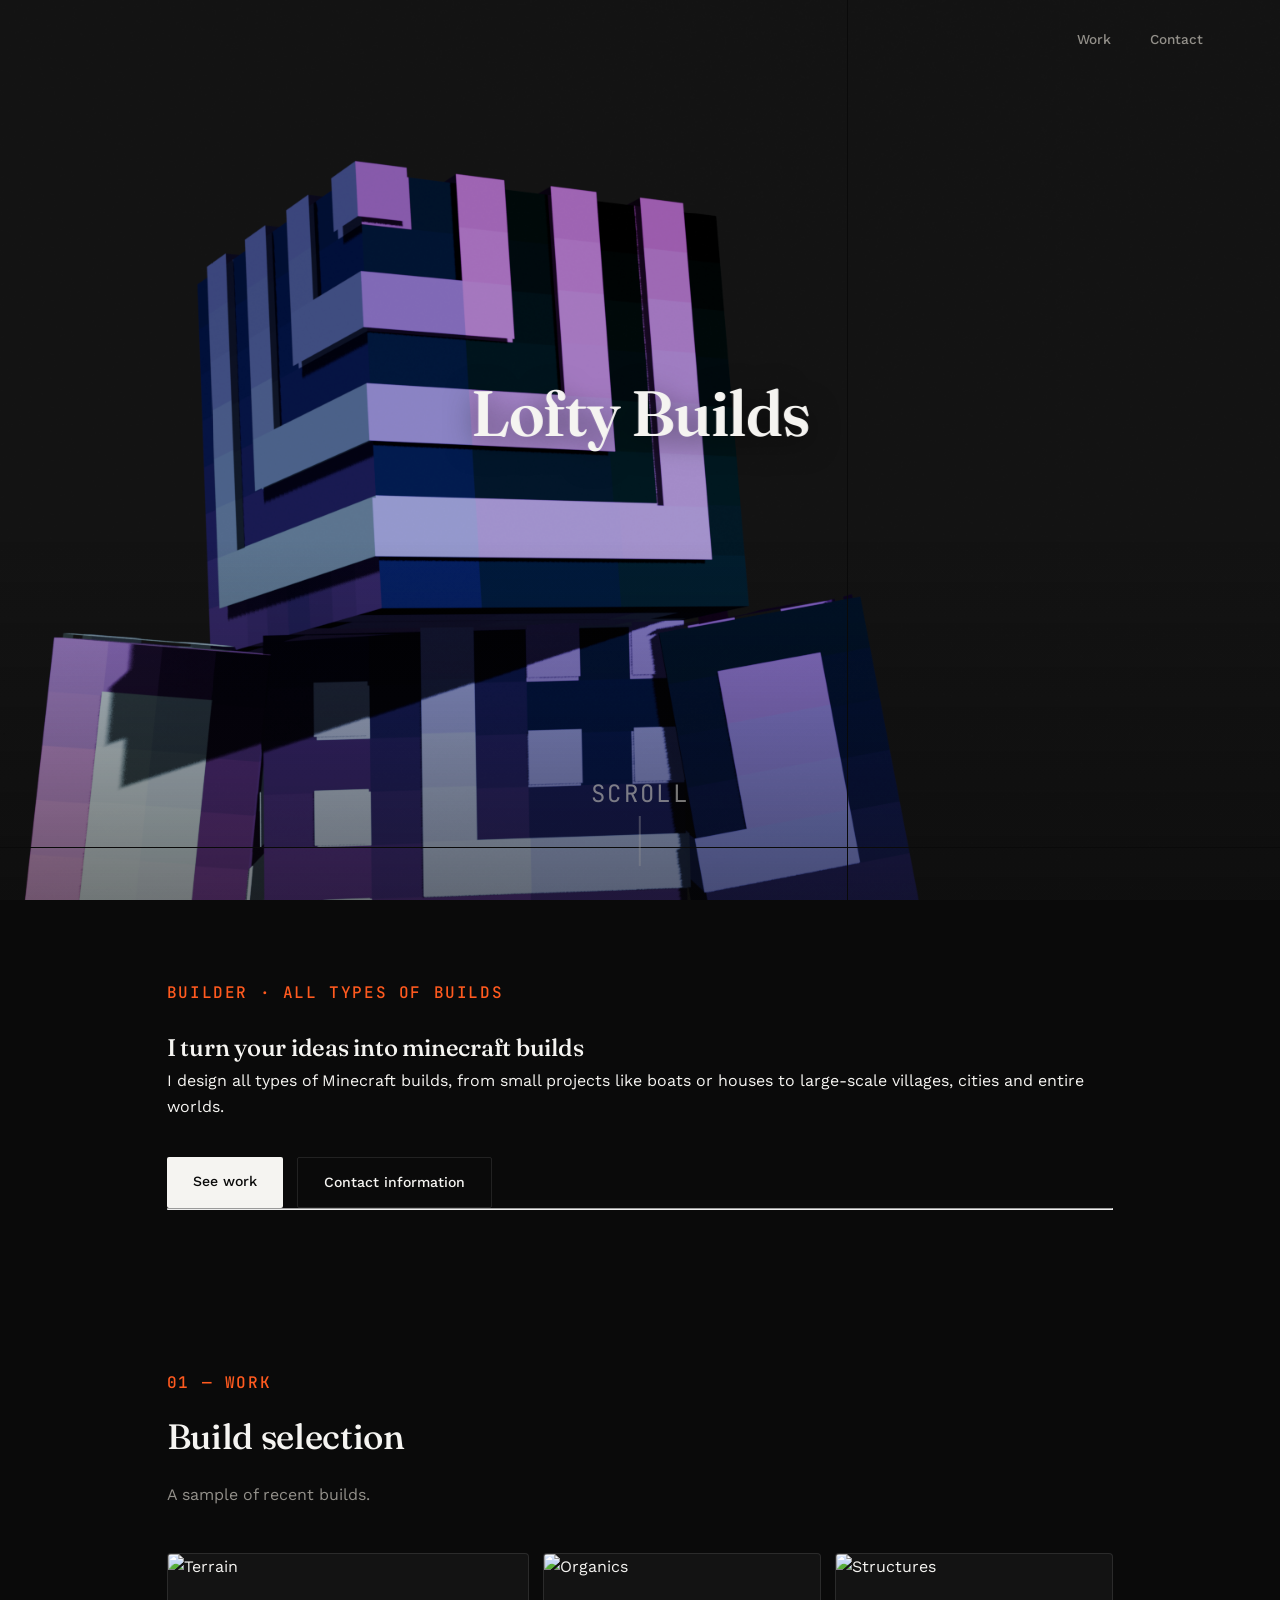
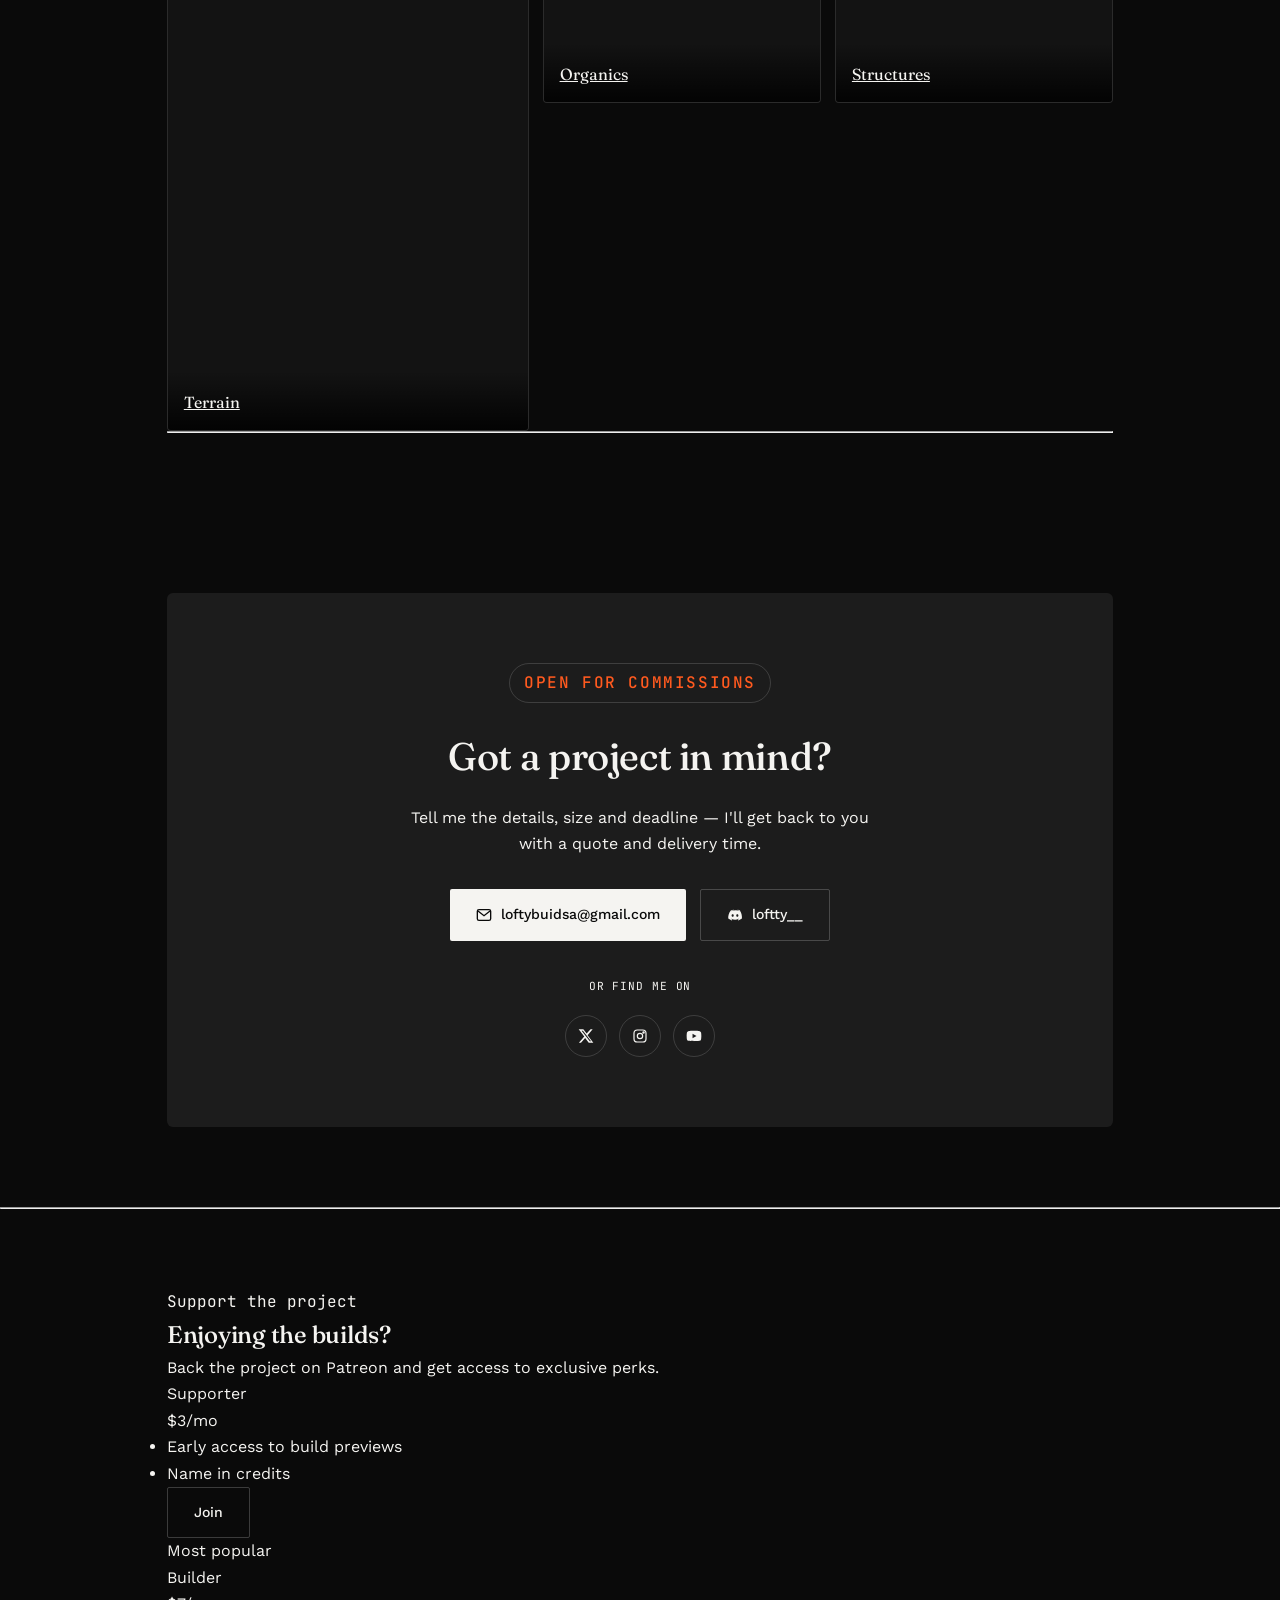
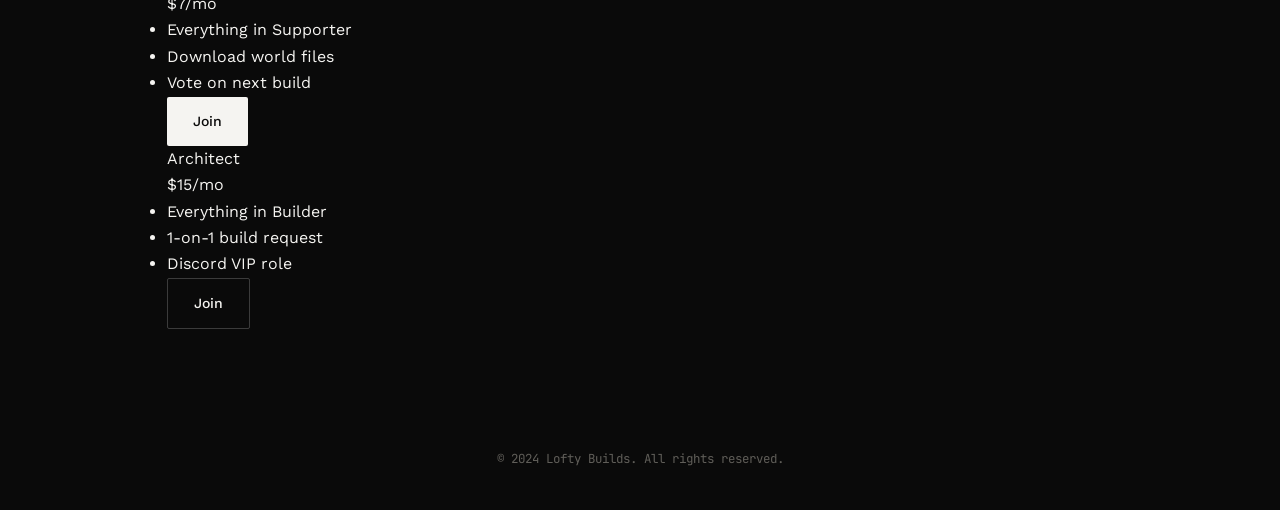
==== commit b7419093: "Add files via upload" ====
--- a/index.html
+++ b/index.html
@@ -8,7 +8,6 @@
   <link rel="preconnect" href="https://fonts.gstatic.com" crossorigin>
   <link href="https://fonts.googleapis.com/css2?family=Fraunces:opsz,wght@9..144,400;9..144,500;9..144,600;9..144,700&family=Work+Sans:wght@400;500;600&family=JetBrains+Mono:wght@400;500&display=swap" rel="stylesheet">
   <link rel="stylesheet" href="styles.css">
-  <script src="script.js" defer></script>
 </head>
 <body>
 
@@ -52,6 +51,7 @@
         <a href="#contact" class="btn btn-ghost">Contact information</a>
       </div>
     </div>
+    <hr class="divider">
   </section>
 
   <section id="work">
@@ -67,23 +67,20 @@
       </a>
 
       <a href="organics.html" class="g-card g-top-a reveal">
-        <div class="placeholder-icon">🌿</div>
-        <div class="tag-row">
+        <img src="WeepingWillow_Raw.png" alt="Organics" style="width:100%;height:100%;object-fit:cover;position:absolute;inset:0;">
+        <div class="tag-row" style="position:relative;z-index:2;background:linear-gradient(to top, rgba(0,0,0,0.85), transparent);">
           <div class="g-title">Organics</div>
         </div>
       </a>
 
       <a href="structures.html" class="g-card g-top-b reveal">
-        <div class="placeholder-icon">🏛️</div>
-        <div class="tag-row">
+        <img src="VictorianMansion_shaders_front.png" alt="Structures" style="width:100%;height:100%;object-fit:cover;position:absolute;inset:0;">
+        <div class="tag-row" style="position:relative;z-index:2;background:linear-gradient(to top, rgba(0,0,0,0.85), transparent);">
           <div class="g-title">Structures</div>
         </div>
       </a>
     </div>
-
-    <div class="gallery-note reveal">
-      // Note: these are card templates. Replace the emoji with &lt;img src="your-screenshot.jpg"&gt; inside each .g-card to show your real photos. While you gather more material, even 4-5 good screenshots from different angles are enough to launch the page.
-    </div>
+    <hr class="divider">
   </section>
 
   <section id="contact">
@@ -117,19 +114,72 @@
     </div>
   </section>
 
-<!-- PayPal Button -->
-<div id="paypal-button-wrapper">
-  <div id="paypal-button-container"></div>
-</div>
+  <hr class="divider">
 
-<!-- Success Message -->
-<div id="paypal-success-message" class="paypal-success">
-  🎉 <strong>Subscription successful!</strong>
-  <p>Thank you for subscribing. Your subscription is now active.</p>
-</div>
+  <section id="support">
+    <div class="support-wrap reveal">
+      <div class="support-marker mono">Support the project</div>
+      <h2>Enjoying the builds?</h2>
+      <p>Back the project on Patreon and get access to exclusive perks.</p>
 
-<script src="https://www.paypal.com/sdk/js?client-id=AeGGhq2YtFeXJWpZEjAGjXZg9GA_k6Oe5TGv-O0NcR1Uqk2fFpCHckK5JgdX3AnBVH_SsnDh1E0YmVbI&vault=true&intent=subscription"
-  data-sdk-integration-source="button-factory"></script>
+      <div class="tier-grid">
+        <div class="tier-card">
+          <div class="tier-name">Supporter</div>
+          <div class="tier-price">$3<span>/mo</span></div>
+          <ul class="tier-perks">
+            <li>Early access to build previews</li>
+            <li>Name in credits</li>
+          </ul>
+          <a href="https://patreon.com/LoftyBuilds" target="_blank" rel="noopener" class="btn btn-ghost on-dark">Join</a>
+        </div>
+
+        <div class="tier-card tier-featured">
+          <div class="tier-badge">Most popular</div>
+          <div class="tier-name">Builder</div>
+          <div class="tier-price">$7<span>/mo</span></div>
+          <ul class="tier-perks">
+            <li>Everything in Supporter</li>
+            <li>Download world files</li>
+            <li>Vote on next build</li>
+          </ul>
+          <a href="https://patreon.com/LoftyBuilds" target="_blank" rel="noopener" class="btn btn-primary on-dark">Join</a>
+        </div>
+
+        <div class="tier-card">
+          <div class="tier-name">Architect</div>
+          <div class="tier-price">$15<span>/mo</span></div>
+          <ul class="tier-perks">
+            <li>Everything in Builder</li>
+            <li>1-on-1 build request</li>
+            <li>Discord VIP role</li>
+          </ul>
+          <a href="https://patreon.com/LoftyBuilds" target="_blank" rel="noopener" class="btn btn-ghost on-dark">Join</a>
+        </div>
+      </div>
+    </div>
+  </section>
+
+  <div id="paypal-button-container-P-6VK43228VS792024ENKQUKUQ"></div>
+<script src="https://www.paypal.com/sdk/js?client-id=BAAiT90zRKpWzNAK6HbQMTFlPd3K7BJ_a0HIuQLbR1v45Xwdy8ETSQp8TBkftXROd1WYzAL7H_Iimugr78&vault=true&intent=subscription" data-sdk-integration-source="button-factory"></script>
+<script>
+  paypal.Buttons({
+      style: {
+          shape: 'rect',
+          color: 'gold',
+          layout: 'vertical',
+          label: 'subscribe'
+      },
+      createSubscription: function(data, actions) {
+        return actions.subscription.create({
+          /* Creates the subscription */
+          plan_id: 'P-6VK43228VS792024ENKQUKUQ'
+        });
+      },
+      onApprove: function(data, actions) {
+        alert(data.subscriptionID); // You can add optional success message for the subscriber here
+      }
+  }).render('#paypal-button-container-P-6VK43228VS792024ENKQUKUQ'); // Renders the PayPal button
+</script>
 
   <footer>
     &copy; 2024 Lofty Builds. All rights reserved.
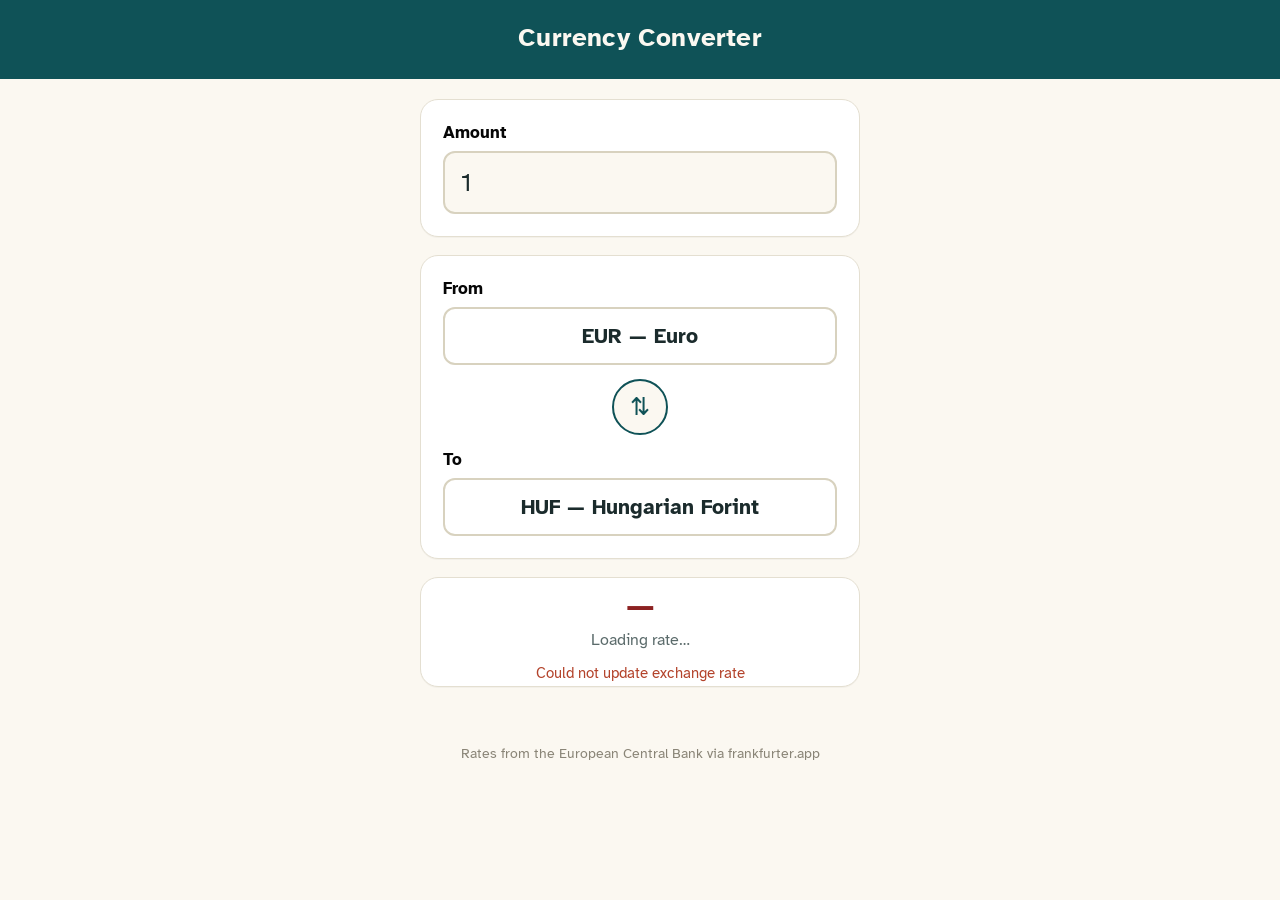
==== commit 53de91d6: "Add files via upload" ====
--- a/index.html
+++ b/index.html
@@ -1,190 +1,305 @@
-<!DOCTYPE html>
-<html lang="en">
-<head>
-  <meta charset="utf-8" />
-  <meta name="viewport" content="width=device-width, initial-scale=1" />
-  <title>Landscaping Builder Portfolio</title>
-  <link rel="preconnect" href="https://fonts.googleapis.com">
-  <link rel="preconnect" href="https://fonts.gstatic.com" crossorigin>
-  <link href="https://fonts.googleapis.com/css2?family=Fraunces:opsz,wght@9..144,400;9..144,500;9..144,600;9..144,700&family=Work+Sans:wght@400;500;600&family=JetBrains+Mono:wght@400;500&display=swap" rel="stylesheet">
-  <link rel="stylesheet" href="styles.css">
-</head>
-<body>
-
-  <div class="intro-overlay" id="introOverlay">
-    <img src="profile.png" alt="Builder profile render">
-    <div class="intro-hint mono">
-      <span>Scroll</span>
-      <div class="arrow"></div>
-    </div>
-  </div>
-
-  <div class="white-pane" id="whitePane" aria-hidden="true"></div>
-  <div class="intro-title" id="introTitle" aria-hidden="true">Lofty Builds</div>
-
-  <header>
-    <nav>
-      <a href="#work">Work</a>
-      <a href="#contact">Contact</a>
-    </nav>
-  </header>
-
-  <section class="hero">
-    <div>
-      <div class="eyebrow reveal"></div>
-      <h1 class="reveal"><em></em></h1>
-      <p class="reveal"></p>
-      <div class="hero-cta reveal">
-        <a href="#work" class=""></a>
-        <a href="#contact" class=""></a>
-      </div>
-    </div>
-  </section>
-
-  <section class="header">
-    <div>
-      <div class="eyebrow reveal">Builder · All types of builds</div>
-      <h1 class="reveal">I turn your ideas into minecraft builds</h1>
-      <p class="reveal">I design all types of Minecraft builds, from small projects like boats or houses to large-scale villages, cities and entire worlds.</p>
-      <div class="hero-cta reveal">
-        <a href="#work" class="btn btn-primary">See work</a>
-        <a href="#contact" class="btn btn-ghost">Contact information</a>
-      </div>
-    </div>
-    <hr class="divider">
-  </section>
-
-  <section id="work">
-    <div class="label reveal">01 — Work</div>
-    <h2 class="section-title reveal">Build selection</h2>
-    <p class="section-intro reveal">A sample of recent builds.</p>
-    <div class="gallery-grid">
-      <a href="terrain.html" class="g-card g-featured reveal">
-        <img src="terrain.jpg" alt="Terrain" style="width:100%;height:100%;object-fit:cover;position:absolute;inset:0;">
-        <div class="tag-row" style="position:relative;z-index:2;background:linear-gradient(to top, rgba(0,0,0,0.85), transparent);">
-          <div class="g-title">Terrain</div>
-        </div>
-      </a>
-
-      <a href="organics.html" class="g-card g-top-a reveal">
-        <img src="WeepingWillow_Raw.png" alt="Organics" style="width:100%;height:100%;object-fit:cover;position:absolute;inset:0;">
-        <div class="tag-row" style="position:relative;z-index:2;background:linear-gradient(to top, rgba(0,0,0,0.85), transparent);">
-          <div class="g-title">Organics</div>
-        </div>
-      </a>
-
-      <a href="structures.html" class="g-card g-top-b reveal">
-        <img src="VictorianMansion_shaders_front.png" alt="Structures" style="width:100%;height:100%;object-fit:cover;position:absolute;inset:0;">
-        <div class="tag-row" style="position:relative;z-index:2;background:linear-gradient(to top, rgba(0,0,0,0.85), transparent);">
-          <div class="g-title">Structures</div>
-        </div>
-      </a>
-    </div>
-    <hr class="divider">
-  </section>
-
-  <section id="contact">
-    <div class="contact-wrap reveal">
-      <div class="contact-marker mono">Open for commissions</div>
-      <h2>Got a project in mind?</h2>
-      <p>Tell me the details, size and deadline — I'll get back to you with a quote and delivery time.</p>
-      <div class="contact-links">
-        <a href="mailto:loftybuidsa@gmail.com" class="btn btn-primary on-dark btn-icon">
-          <svg width="16" height="16" viewBox="0 0 24 24" fill="none" stroke="currentColor" stroke-width="2"><path d="M2 6.5A2.5 2.5 0 0 1 4.5 4h15A2.5 2.5 0 0 1 22 6.5v11a2.5 2.5 0 0 1-2.5 2.5h-15A2.5 2.5 0 0 1 2 17.5v-11Z"/><path d="m3 6 9 7 9-7"/></svg>
-          loftybuidsa@gmail.com
-        </a>
-        <a href="https://discord.com/users/loftty__" class="btn btn-ghost on-dark btn-icon">
-          <svg width="16" height="16" viewBox="0 0 24 24" fill="currentColor"><path d="M20.3 5.1A17.6 17.6 0 0 0 15.9 4l-.2.4a12.9 12.9 0 0 1 3.8 1.9 15.6 15.6 0 0 0-13 0A12.7 12.7 0 0 1 10.3 4.4L10.1 4a17.6 17.6 0 0 0-4.4 1.1C2.4 9.3 1.6 13.4 1.9 17.4a17.6 17.6 0 0 0 5.4 2.8l.7-1.2a11.5 11.5 0 0 1-1.8-.9c.15-.1.3-.2.44-.32a12.4 12.4 0 0 0 11 0c.15.1.3.22.44.32-.57.35-1.17.65-1.8.9l.7 1.2a17.5 17.5 0 0 0 5.4-2.8c.4-4.7-.8-8.8-3.14-12.3ZM8.5 14.6c-.9 0-1.6-.85-1.6-1.9s.7-1.9 1.6-1.9 1.6.86 1.6 1.9-.7 1.9-1.6 1.9Zm7 0c-.9 0-1.6-.85-1.6-1.9s.7-1.9 1.6-1.9 1.6.86 1.6 1.9-.7 1.9-1.6 1.9Z"/></svg>
-          loftty__
-        </a>
-      </div>
-
-      <div class="social-divider">or find me on</div>
-      <div class="social-row">
-        <a href="https://x.com/LoftyBuilds" class="social-icon" title="X / Twitter" aria-label="X / Twitter">
-          <svg width="16" height="16" viewBox="0 0 24 24" fill="currentColor"><path d="M18.9 2H22l-7.6 8.7L23 22h-6.9l-5.4-7-6.2 7H1.3l8.1-9.3L1 2h7l4.9 6.4L18.9 2Zm-1.2 18h1.9L7.4 4h-2l12.3 16Z"/></svg>
-        </a>
-        <a href="https://instagram.com/LoftyBuilds" class="social-icon" title="Instagram" aria-label="Instagram">
-          <svg width="16" height="16" viewBox="0 0 24 24" fill="none" stroke="currentColor" stroke-width="1.8"><rect x="3" y="3" width="18" height="18" rx="5"/><circle cx="12" cy="12" r="4"/><circle cx="17.3" cy="6.7" r="1"/></svg>
-        </a>
-        <a href="https://youtube.com/@LoftyBuild" class="social-icon" title="YouTube" aria-label="YouTube">
-          <svg width="16" height="16" viewBox="0 0 24 24" fill="currentColor"><path d="M23 12s0-3.5-.45-5.2a3 3 0 0 0-2.1-2.1C18.7 4.2 12 4.2 12 4.2s-6.7 0-8.45.5a3 3 0 0 0-2.1 2.1C1 8.5 1 12 1 12s0 3.5.45 5.2a3 3 0 0 0 2.1 2.1c1.75.5 8.45.5 8.45.5s6.7 0 8.45-.5a3 3 0 0 0 2.1-2.1C23 15.5 23 12 23 12ZM9.8 15.3V8.7l6 3.3-6 3.3Z"/></svg>
-        </a>
-      </div>
-    </div>
-  </section>
-
-  <hr class="divider">
-
-  <section id="support">
-    <div class="support-wrap reveal">
-      <div class="support-marker mono">Support the project</div>
-      <h2>Enjoying the builds?</h2>
-      <p>Back the project on Patreon and get access to exclusive perks.</p>
-
-      <div class="tier-grid">
-        <div class="tier-card">
-          <div class="tier-name">Supporter</div>
-          <div class="tier-price">$3<span>/mo</span></div>
-          <ul class="tier-perks">
-            <li>Early access to build previews</li>
-            <li>Name in credits</li>
-          </ul>
-          <a href="https://patreon.com/LoftyBuilds" target="_blank" rel="noopener" class="btn btn-ghost on-dark">Join</a>
-        </div>
-
-        <div class="tier-card tier-featured">
-          <div class="tier-badge">Most popular</div>
-          <div class="tier-name">Builder</div>
-          <div class="tier-price">$7<span>/mo</span></div>
-          <ul class="tier-perks">
-            <li>Everything in Supporter</li>
-            <li>Download world files</li>
-            <li>Vote on next build</li>
-          </ul>
-          <a href="https://patreon.com/LoftyBuilds" target="_blank" rel="noopener" class="btn btn-primary on-dark">Join</a>
-        </div>
-
-        <div class="tier-card">
-          <div class="tier-name">Architect</div>
-          <div class="tier-price">$15<span>/mo</span></div>
-          <ul class="tier-perks">
-            <li>Everything in Builder</li>
-            <li>1-on-1 build request</li>
-            <li>Discord VIP role</li>
-          </ul>
-          <a href="https://patreon.com/LoftyBuilds" target="_blank" rel="noopener" class="btn btn-ghost on-dark">Join</a>
-        </div>
-      </div>
-    </div>
-  </section>
-
-  <div id="paypal-button-container-P-6VK43228VS792024ENKQUKUQ"></div>
-<script src="https://www.paypal.com/sdk/js?client-id=BAAiT90zRKpWzNAK6HbQMTFlPd3K7BJ_a0HIuQLbR1v45Xwdy8ETSQp8TBkftXROd1WYzAL7H_Iimugr78&vault=true&intent=subscription" data-sdk-integration-source="button-factory"></script>
-<script>
-  paypal.Buttons({
-      style: {
-          shape: 'rect',
-          color: 'gold',
-          layout: 'vertical',
-          label: 'subscribe'
-      },
-      createSubscription: function(data, actions) {
-        return actions.subscription.create({
-          /* Creates the subscription */
-          plan_id: 'P-6VK43228VS792024ENKQUKUQ'
-        });
-      },
-      onApprove: function(data, actions) {
-        alert(data.subscriptionID); // You can add optional success message for the subscriber here
-      }
-  }).render('#paypal-button-container-P-6VK43228VS792024ENKQUKUQ'); // Renders the PayPal button
-</script>
-
-  <footer>
-    &copy; 2024 Lofty Builds. All rights reserved.
-  </footer>
-
-  <script src="script.js" defer></script>
-</body>
-</html>+<!doctype html>
+<html lang="en">
+<head>
+<meta charset="UTF-8">
+<meta name="viewport" content="width=device-width, initial-scale=1, viewport-fit=cover">
+<title>Currency Converter</title>
+<link rel="manifest" href="manifest.json">
+<link rel="icon" href="icon-192.png">
+<link rel="apple-touch-icon" href="icon-192.png">
+<meta name="theme-color" content="#0F5257">
+<link rel="preconnect" href="https://fonts.googleapis.com">
+<link rel="preconnect" href="https://fonts.gstatic.com" crossorigin>
+<link href="https://fonts.googleapis.com/css2?family=Atkinson+Hyperlegible:wght@400;700&display=swap" rel="stylesheet">
+<style>
+  :root{
+    --teal:#0F5257;
+    --teal-dark:#060606;
+    --gold:#C9A227;
+    --paper:#FBF8F1;
+    --ink:#1B2B2C;
+    --ok:#2E7D4F;
+    --err:#B3432B;
+  }
+  *{box-sizing:border-box;}
+  html,body{height:100%;}
+  body{
+    margin:0;
+    font-family:"Atkinson Hyperlegible", system-ui, sans-serif;
+    background:var(--paper);
+    color:var(--ink);
+    padding-top:env(safe-area-inset-top,0px);
+    padding-bottom:env(safe-area-inset-bottom,0px);
+    -webkit-tap-highlight-color:transparent;
+  }
+  header{
+    background:var(--teal);
+    color:var(--paper);
+    padding:22px 20px 26px;
+    text-align:center;
+  }
+  header h1{
+    margin:0;
+    font-size:1.6rem;
+    font-weight:700;
+    letter-spacing:0.2px;
+  }
+  main{
+    max-width:480px;
+    margin:0 auto;
+    padding:20px 20px 40px;
+  }
+  .card{
+    background:#fff;
+    border:1px solid #E4DFD1;
+    border-radius:18px;
+    padding:22px;
+    margin-bottom:18px;
+    box-shadow:0 1px 0 rgba(0,0,0,0.03);
+  }
+  label{
+    display:block;
+    font-size:1.05rem;
+    font-weight:700;
+    margin-bottom:8px;
+    color:var(--teal-dark);
+  }
+  input[type="text"], input[type="number"]{
+    width:100%;
+    font-size:1.6rem;
+    font-family:inherit;
+    padding:14px 16px;
+    border:2px solid #D8D2BF;
+    border-radius:12px;
+    background:var(--paper);
+    color:var(--ink);
+  }
+  input:focus, select:focus, button:focus{
+    outline:3px solid var(--gold);
+    outline-offset:1px;
+  }
+  .currency-row{
+    display:flex;
+    align-items:center;
+    gap:10px;
+  }
+  select{
+    flex:1;
+    font-size:1.3rem;
+    font-family:inherit;
+    padding:14px 10px;
+    border:2px solid #D8D2BF;
+    border-radius:12px;
+    background:#fff;
+    color:var(--ink);
+    appearance:none;
+    text-align:center;
+    font-weight:700;
+  }
+  .swap-wrap{
+    display:flex;
+    justify-content:center;
+    margin:14px 0;
+  }
+  .swap-btn{
+    width:56px;
+    height:56px;
+    border-radius:50%;
+    border:2px solid var(--teal);
+    background:var(--paper);
+    color:var(--teal);
+    font-size:1.5rem;
+    cursor:pointer;
+  }
+  .swap-btn:active{ background:var(--teal); color:#fff; }
+  .result{
+    text-align:center;
+    padding:6px 0 2px;
+  }
+  .result .amount{
+    font-size:2.1rem;
+    font-weight:700;
+    color:#8c2121;
+    word-break:break-word;
+  }
+  .rate{
+    text-align:center;
+    font-size:1rem;
+    color:#5B6B6B;
+    margin-top:4px;
+  }
+  .status{
+    text-align:center;
+    font-size:0.95rem;
+    margin-top:14px;
+    min-height:1.3em;
+  }
+  .status.ok{ color:var(--ok); }
+  .status.err{ color:var(--err); }
+  footer{
+    text-align:center;
+    font-size:0.85rem;
+    color:#8A8577;
+    padding:0 20px 24px;
+  }
+  @media (prefers-color-scheme: dark){
+    :root:not([data-theme="light"]){
+      --paper:#15201F;
+      --ink:#EDEAE0;
+    }
+    body{ background:var(--paper); }
+    .card{ background:#234340; border-color:#2B3A38; }
+    input, select{ background:#201515; border-color:#33413F; color:var(--ink); }
+    .rate{ color:#9FB0AE; }
+    footer{ color:#6E7A78; }
+  }
+</style>
+</head>
+<body>
+<header>
+  <h1>Currency Converter</h1>
+</header>
+<main>
+  <div class="card">
+    <label for="amount">Amount</label>
+    <input type="text" inputmode="decimal" id="amount" value="1" autocomplete="off">
+  </div>
+
+  <div class="card">
+    <label for="from">From</label>
+    <div class="currency-row">
+      <select id="from" aria-label="From currency"></select>
+    </div>
+
+    <div class="swap-wrap">
+      <button class="swap-btn" id="swapBtn" aria-label="Swap currencies" title="Swap">⇅</button>
+    </div>
+
+    <label for="to">To</label>
+    <div class="currency-row">
+      <select id="to" aria-label="To currency"></select>
+    </div>
+  </div>
+
+  <div class="card result">
+    <div class="amount" id="resultText">—</div>
+    <div class="rate" id="rateText">Loading rate…</div>
+    <div class="status" id="statusText">Connecting…</div>
+  </div>
+</main>
+<footer>Rates from the European Central Bank via frankfurter.app</footer>
+
+<script>
+const CURRENCIES = [
+  ["EUR","Euro"],["USD","US Dollar"],["GBP","British Pound"],
+  ["HUF","Hungarian Forint"],["CHF","Swiss Franc"],["JPY","Japanese Yen"],
+  ["RON","Romanian Leu"],["PLN","Polish Zloty"],["CZK","Czech Koruna"],
+  ["CAD","Canadian Dollar"],["AUD","Australian Dollar"]
+];
+const REFRESH_MS = 60_000;
+
+const fromSel = document.getElementById('from');
+const toSel = document.getElementById('to');
+const amountInput = document.getElementById('amount');
+const resultText = document.getElementById('resultText');
+const rateText = document.getElementById('rateText');
+const statusText = document.getElementById('statusText');
+const swapBtn = document.getElementById('swapBtn');
+
+let currentRate = null;
+let refreshTimer = null;
+
+function fillSelect(sel, defaultCode){
+  sel.innerHTML = '';
+  for (const [code, name] of CURRENCIES){
+    const opt = document.createElement('option');
+    opt.value = code;
+    opt.textContent = `${code} — ${name}`;
+    if (code === defaultCode) opt.selected = true;
+    sel.appendChild(opt);
+  }
+}
+fillSelect(fromSel, 'EUR');
+fillSelect(toSel, 'HUF');
+
+function setStatus(msg, kind){
+  statusText.textContent = msg;
+  statusText.className = 'status' + (kind ? ' ' + kind : '');
+}
+
+function convert(){
+  if (currentRate == null){
+    resultText.textContent = 'Waiting for rate…';
+    return;
+  }
+  const raw = amountInput.value.replace(',', '.');
+  const amount = parseFloat(raw);
+  if (isNaN(amount)){
+    resultText.textContent = 'Enter a valid number';
+    return;
+  }
+  const result = amount * currentRate;
+  resultText.textContent =
+    `${amount.toLocaleString(undefined,{maximumFractionDigits:2})} ${fromSel.value} = ` +
+    `${result.toLocaleString(undefined,{maximumFractionDigits:2})} ${toSel.value}`;
+}
+
+async function updateRate(){
+  const from = fromSel.value;
+  const to = toSel.value;
+
+  if (from === to){
+    currentRate = 1;
+    rateText.textContent = `1 ${from} = 1.0000 ${to}`;
+    setStatus('Rate updated', 'ok');
+    convert();
+    scheduleNext();
+    return;
+  }
+
+  try{
+    setStatus('Updating…', '');
+    const url = `https://api.frankfurter.dev/v2/rate/${from.toLowerCase()}/${to.toLowerCase()}`;
+    const res = await fetch(url);
+    if (!res.ok) throw new Error('bad response');
+    const data = await res.json();
+    const rate = data.rate;
+    if (typeof rate !== 'number') throw new Error('missing rate');
+    currentRate = rate;
+    rateText.textContent = `1 ${from} = ${rate.toFixed(4)} ${to}`;
+    setStatus('Rate updated', 'ok');
+    convert();
+  } catch (err){
+    setStatus('Could not update exchange rate', 'err');
+    console.error(err);
+  }
+  scheduleNext();
+}
+
+function scheduleNext(){
+  if (refreshTimer) clearTimeout(refreshTimer);
+  refreshTimer = setTimeout(updateRate, REFRESH_MS);
+}
+
+function swap(){
+  const f = fromSel.value, t = toSel.value;
+  fromSel.value = t;
+  toSel.value = f;
+  updateRate();
+}
+
+fromSel.addEventListener('change', updateRate);
+toSel.addEventListener('change', updateRate);
+amountInput.addEventListener('input', convert);
+swapBtn.addEventListener('click', swap);
+
+updateRate();
+
+if ('serviceWorker' in navigator){
+  window.addEventListener('load', () => {
+    navigator.serviceWorker.register('sw.js').catch(console.error);
+  });
+}
+</script>
+</body>
+</html>
